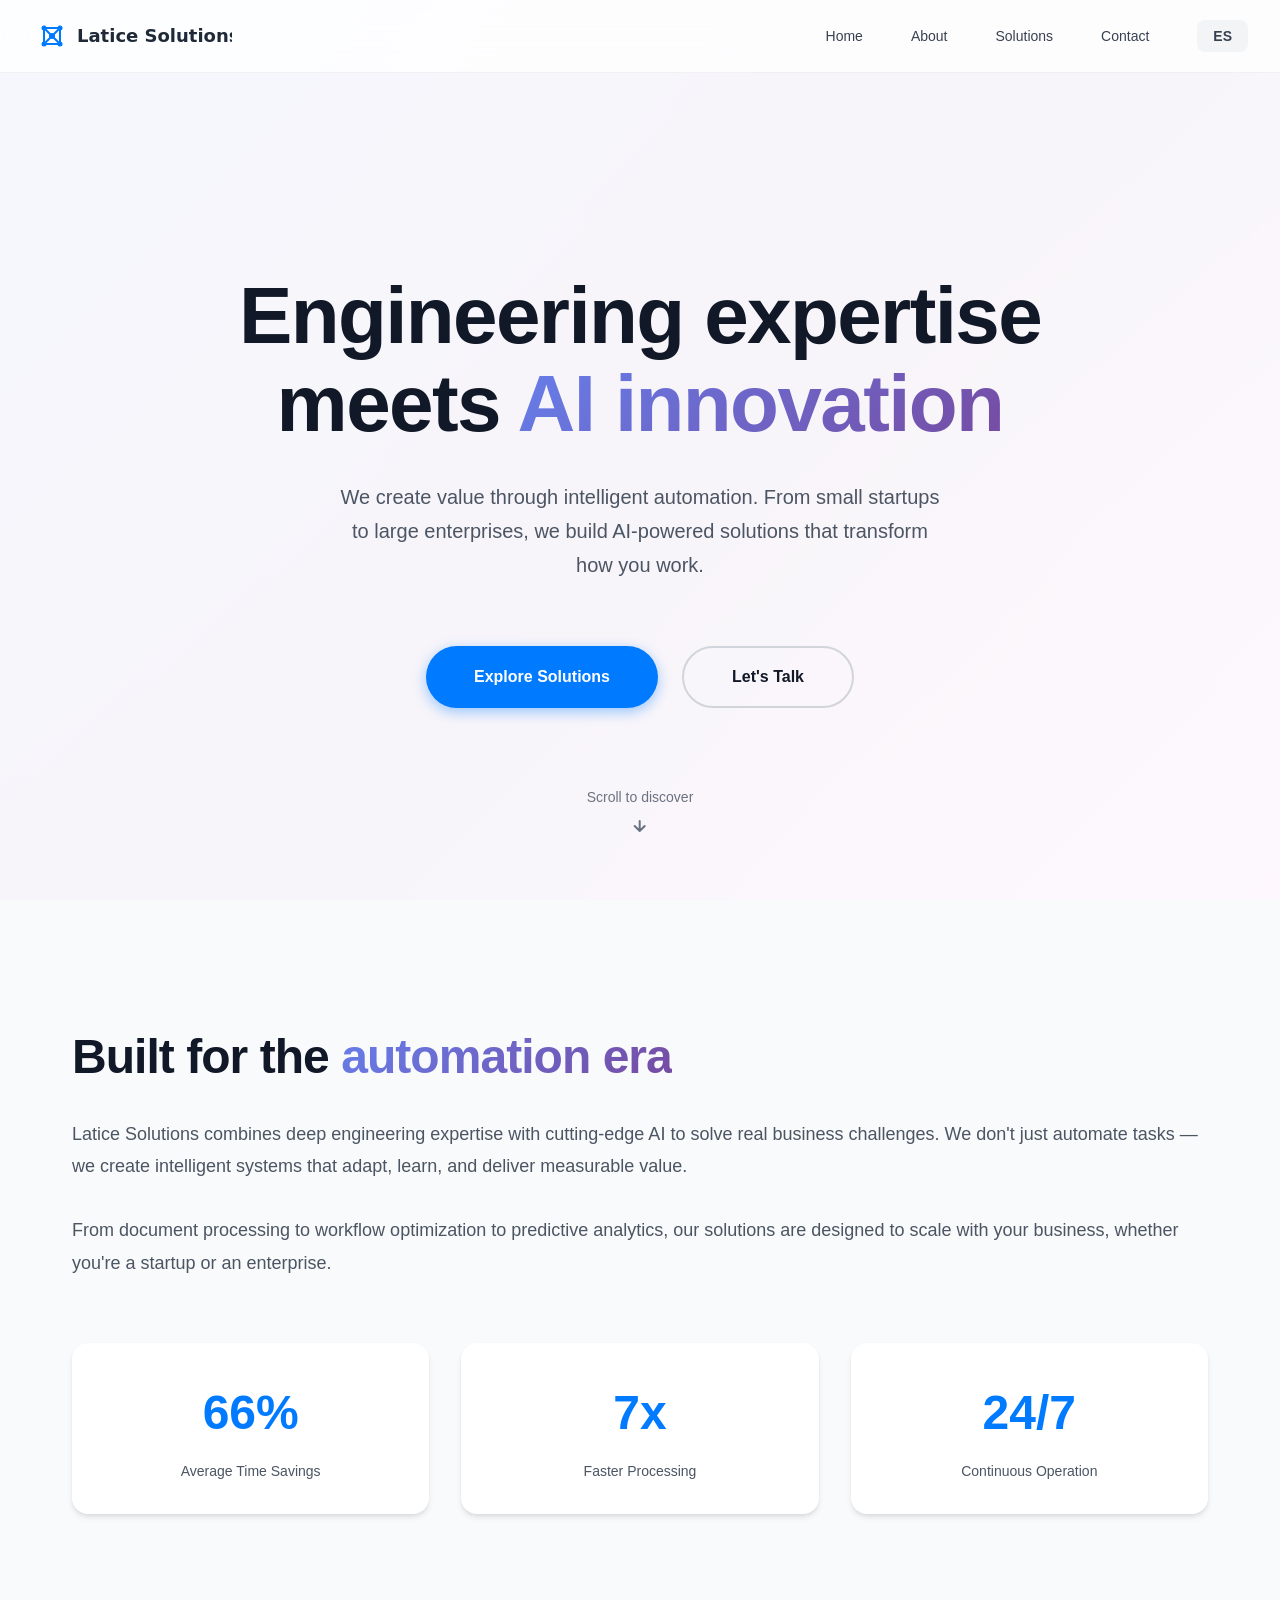
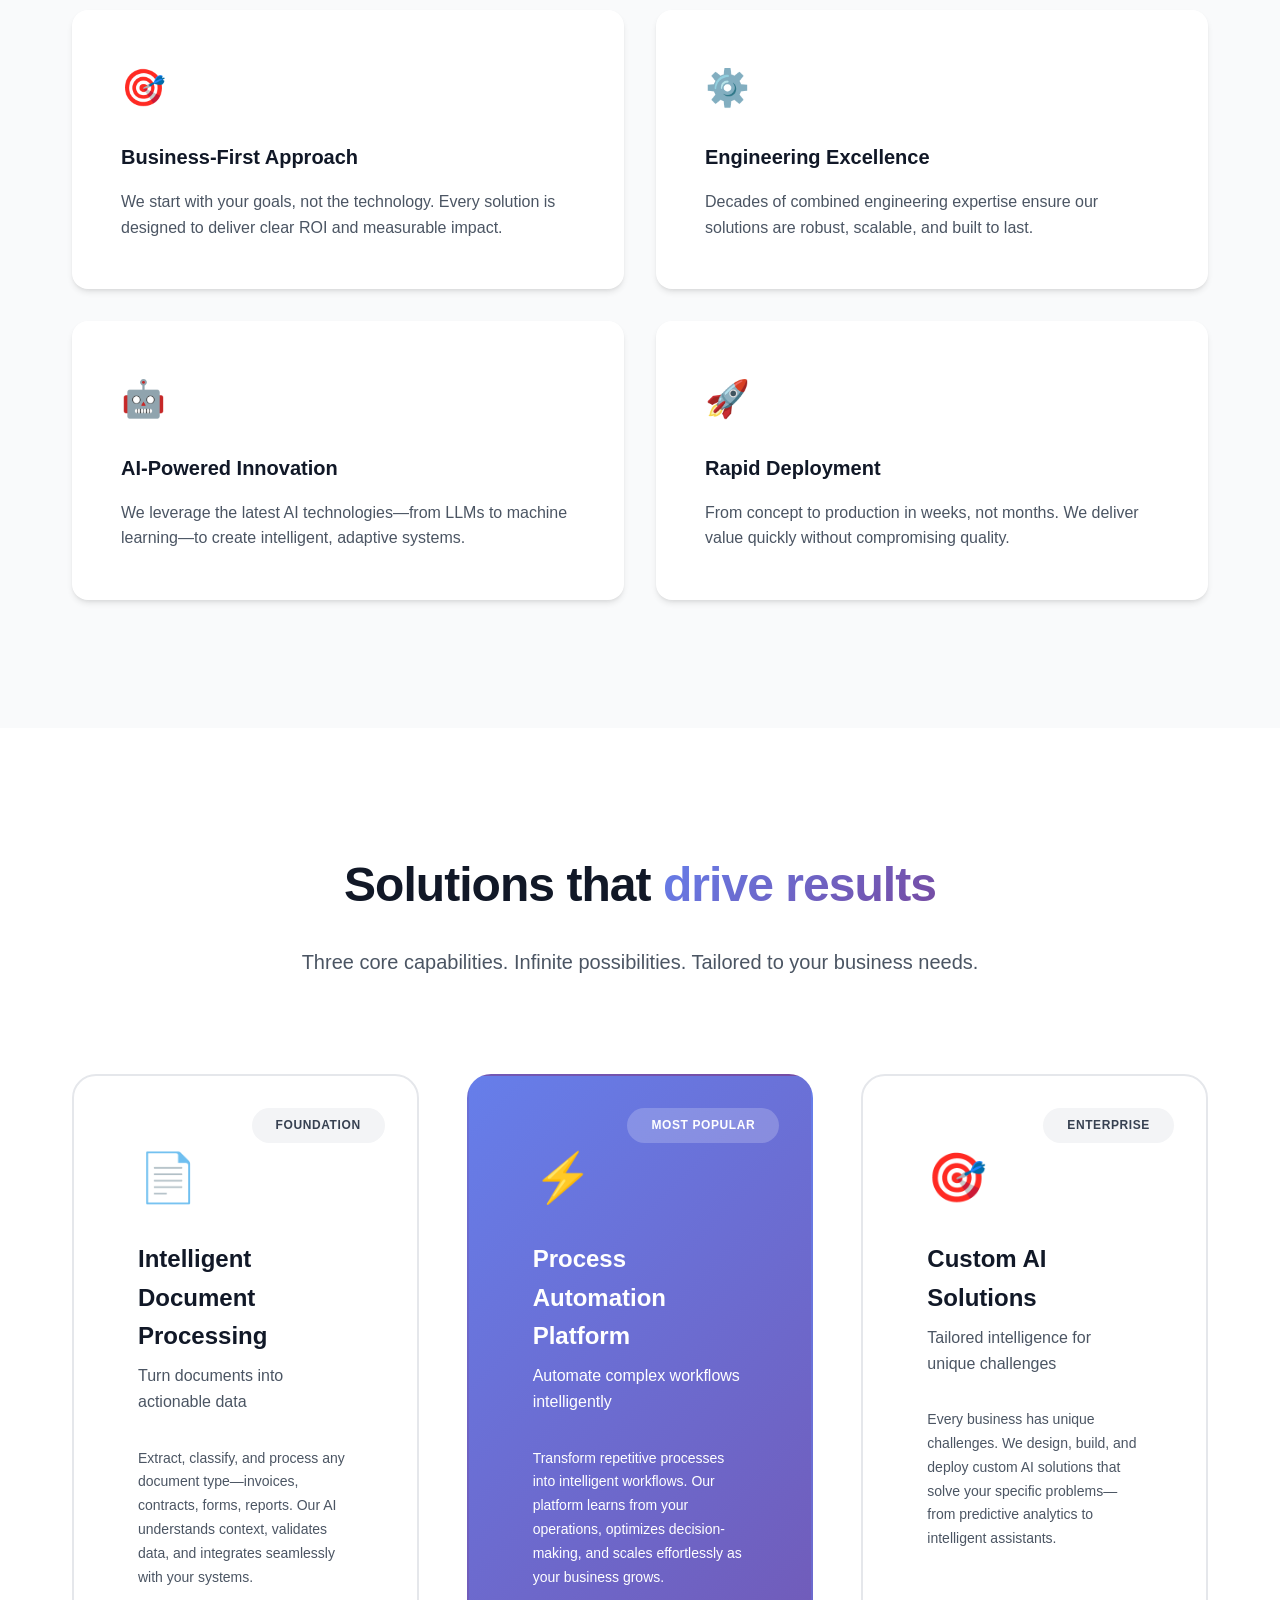
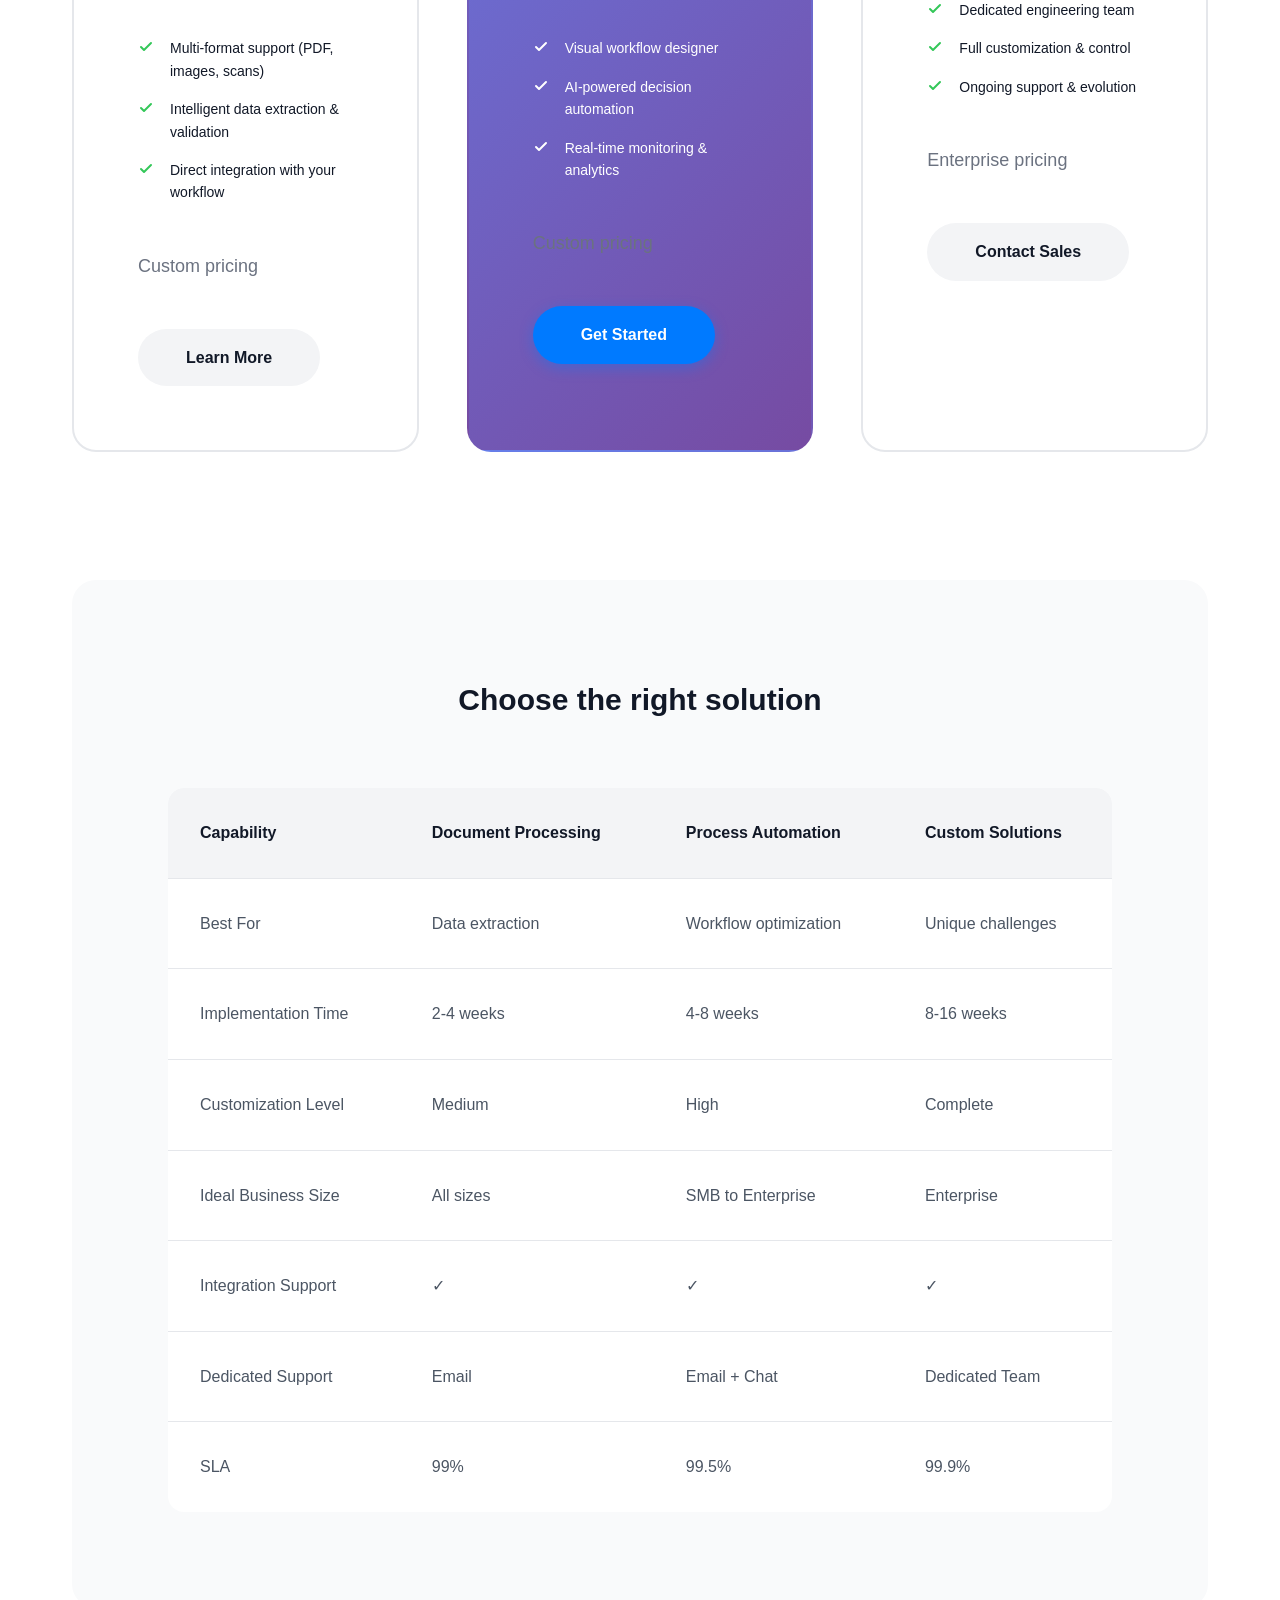
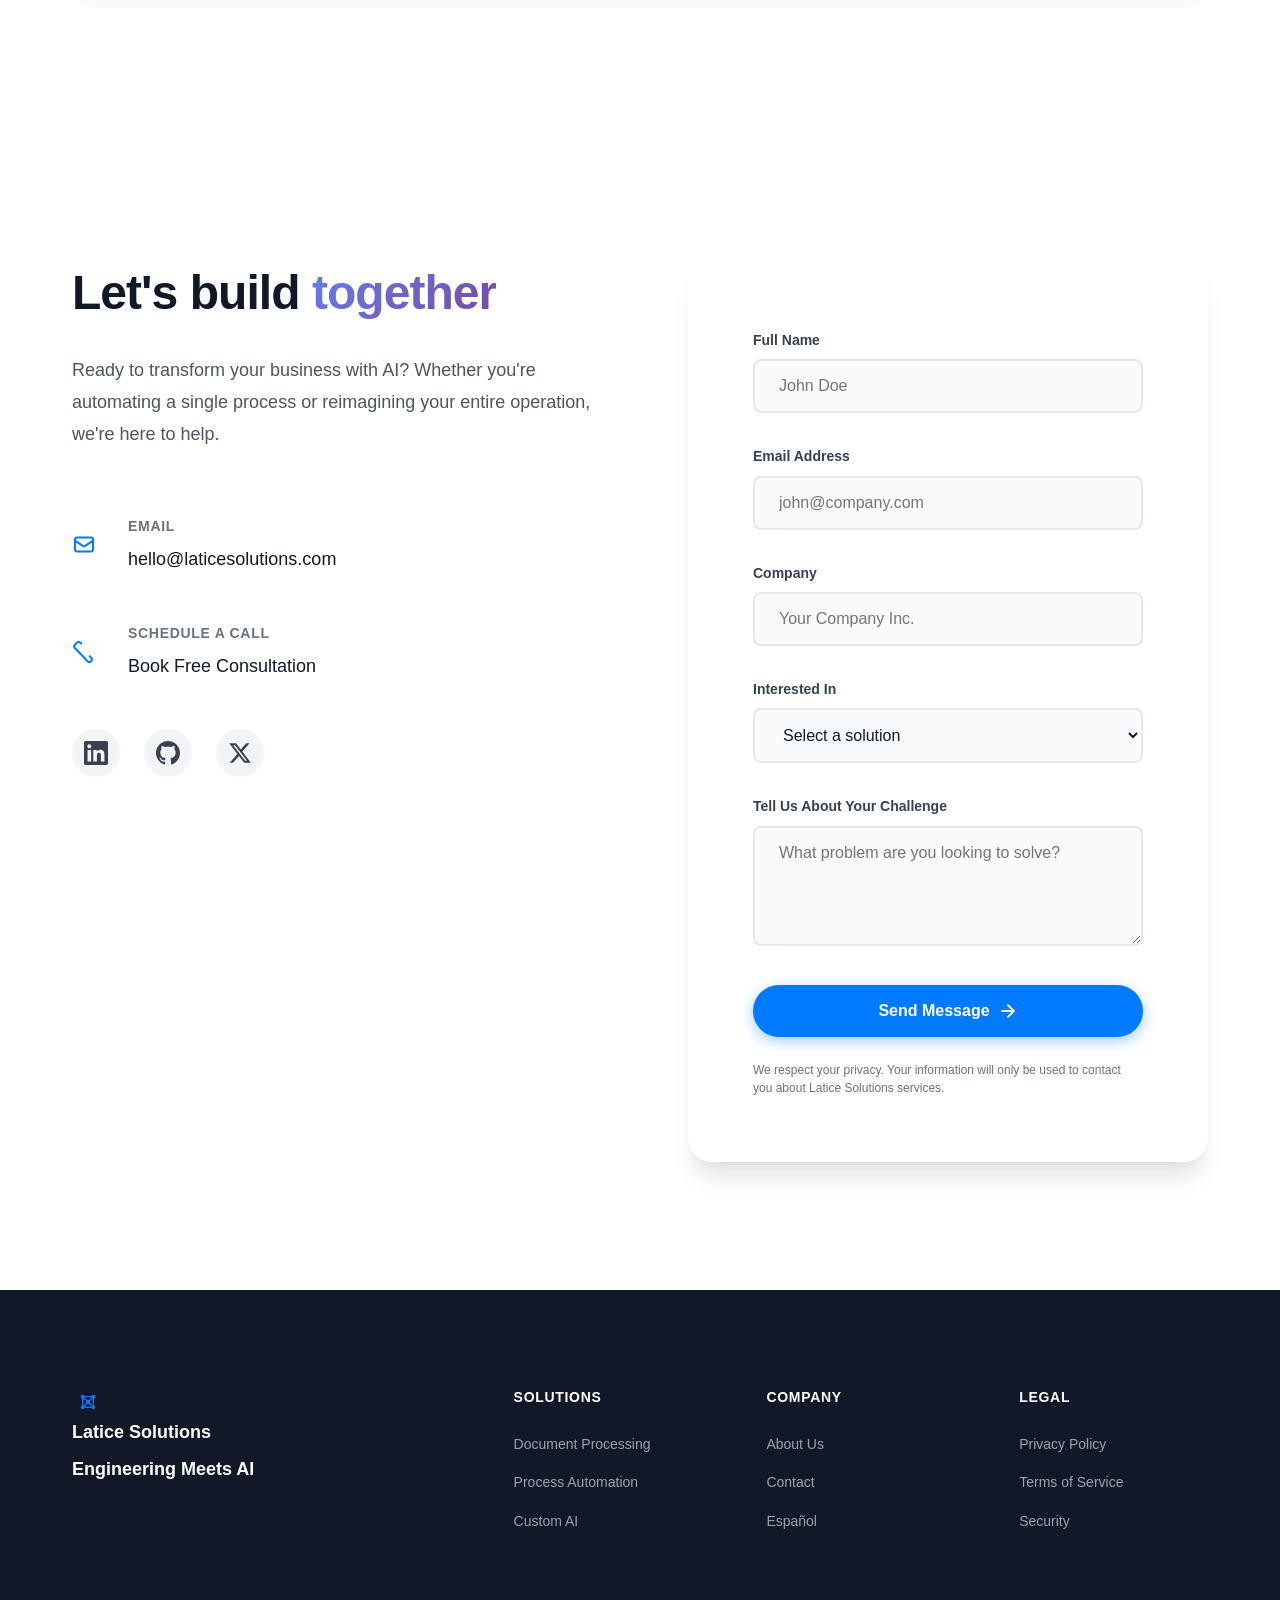
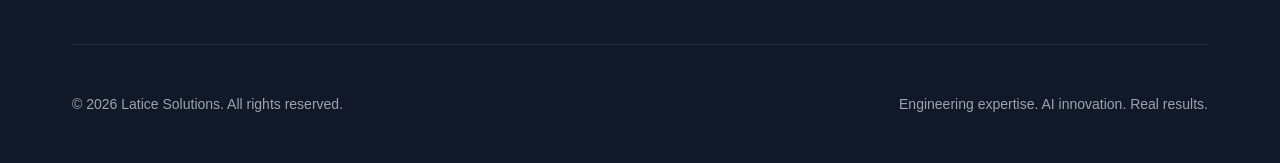
==== index.html @ 1328e33d "Initial commit" ====
<!DOCTYPE html>
<html lang="en">
<head>
    <meta charset="UTF-8">
    <meta name="viewport" content="width=device-width, initial-scale=1.0">
    <meta name="description" content="Latice Solutions - Engineering expertise meets AI innovation. We create value through intelligent automation for businesses of all sizes.">
    <meta name="keywords" content="AI automation, engineering solutions, business automation, intelligent systems, AI consulting">
    <meta name="author" content="Latice Solutions">
    
    <!-- Open Graph Meta Tags -->
    <meta property="og:title" content="Latice Solutions - Engineering Meets AI">
    <meta property="og:description" content="Transform your business with AI-powered automation. Engineering expertise for intelligent solutions.">
    <meta property="og:type" content="website">
    <meta property="og:url" content="https://laticesolutions.com">
    
    <title>Latice Solutions - Engineering Meets AI</title>
    
    <!-- Preload critical resources -->
    <link rel="preload" href="css/styles.css" as="style">
    
    <!-- Stylesheets -->
    <link rel="stylesheet" href="css/styles.css">
    
    <!-- Favicon -->
    <link rel="icon" type="image/svg+xml" href="images/logo-monogram.svg">
</head>
<body>
    <!-- Navigation -->
    <nav class="nav" id="navbar">
        <div class="nav-container">
            <a href="#home" class="nav-logo">
                <img src="images/logo-horizontal.svg" alt="Latice Solutions" height="32">
            </a>
            
            <ul class="nav-menu" id="navMenu">
                <li><a href="#home" class="nav-link">Home</a></li>
                <li><a href="#about" class="nav-link">About</a></li>
                <li><a href="#solutions" class="nav-link">Solutions</a></li>
                <li><a href="#contact" class="nav-link">Contact</a></li>
                <li><a href="index-es.html" class="nav-link lang-switch">ES</a></li>
            </ul>
            
            <div class="nav-hamburger" id="hamburger">
                <span></span>
                <span></span>
                <span></span>
            </div>
        </div>
    </nav>

    <!-- Hero Section -->
    <section class="hero" id="home">
        <div class="hero-background"></div>
        <div class="hero-wrapper">
            <div class="hero-content">
                <h1 class="hero-title animate-in">
                    Engineering expertise meets
                    <span class="gradient-text">AI innovation</span>
                </h1>
                <p class="hero-subtitle animate-in delay-1">
                    We create value through intelligent automation. From small startups to 
                    large enterprises, we build AI-powered solutions that transform how you work.
                </p>
                <div class="hero-cta animate-in delay-2">
                    <a href="#solutions" class="btn btn-primary">Explore Solutions</a>
                    <a href="#contact" class="btn btn-secondary">Let's Talk</a>
                </div>
            </div>
        </div>
        <div class="scroll-indicator animate-in delay-3">
            <span>Scroll to discover</span>
            <svg width="20" height="20" viewBox="0 0 20 20" fill="none">
                <path d="M10 5V15M10 15L15 10M10 15L5 10" stroke="currentColor" stroke-width="2" stroke-linecap="round" stroke-linejoin="round"/>
            </svg>
        </div>
    </section>

    <!-- About Section -->
    <section class="about" id="about">
        <div class="container">
            <div class="about-grid">
                <div class="about-content">
                    <h2 class="section-title">
                        Built for the
                        <span class="gradient-text">automation era</span>
                    </h2>
                    <p class="section-text">
                        Latice Solutions combines deep engineering expertise with cutting-edge AI to solve 
                        real business challenges. We don't just automate tasks — we create intelligent systems 
                        that adapt, learn, and deliver measurable value.
                    </p>
                    <p class="section-text">
                        From document processing to workflow optimization to predictive analytics, our solutions 
                        are designed to scale with your business, whether you're a startup or an enterprise.
                    </p>
                    
                    <div class="stats-grid">
                        <div class="stat-card">
                            <h3 class="stat-number">85%</h3>
                            <p class="stat-label">Average Time Savings</p>
                        </div>
                        <div class="stat-card">
                            <h3 class="stat-number">10x</h3>
                            <p class="stat-label">Faster Processing</p>
                        </div>
                        <div class="stat-card">
                            <h3 class="stat-number">24/7</h3>
                            <p class="stat-label">Continuous Operation</p>
                        </div>
                    </div>
                </div>
                
                <div class="about-features">
                    <div class="feature-card glass">
                        <div class="feature-icon">🎯</div>
                        <h3>Business-First Approach</h3>
                        <p>We start with your goals, not the technology. Every solution is designed to deliver clear ROI and measurable impact.</p>
                    </div>
                    
                    <div class="feature-card glass">
                        <div class="feature-icon">⚙️</div>
                        <h3>Engineering Excellence</h3>
                        <p>Decades of combined engineering expertise ensure our solutions are robust, scalable, and built to last.</p>
                    </div>
                    
                    <div class="feature-card glass">
                        <div class="feature-icon">🤖</div>
                        <h3>AI-Powered Innovation</h3>
                        <p>We leverage the latest AI technologies—from LLMs to machine learning—to create intelligent, adaptive systems.</p>
                    </div>
                    
                    <div class="feature-card glass">
                        <div class="feature-icon">🚀</div>
                        <h3>Rapid Deployment</h3>
                        <p>From concept to production in weeks, not months. We deliver value quickly without compromising quality.</p>
                    </div>
                </div>
            </div>
        </div>
    </section>

    <!-- Solutions Section -->
    <section class="products" id="solutions">
        <div class="container">
            <h2 class="section-title center">
                Solutions that
                <span class="gradient-text">drive results</span>
            </h2>
            <p class="section-subtitle center">
                Three core capabilities. Infinite possibilities. Tailored to your business needs.
            </p>
            
            <div class="products-grid">
                <!-- Solution 1: Intelligent Document Processing -->
                <div class="product-card">
                    <div class="product-badge">Foundation</div>
                    <div class="product-icon">📄</div>
                    <h3 class="product-name">Intelligent Document Processing</h3>
                    <p class="product-tagline">Turn documents into actionable data</p>
                    <p class="product-description">
                        Extract, classify, and process any document type—invoices, contracts, forms, reports. 
                        Our AI understands context, validates data, and integrates seamlessly with your systems.
                    </p>
                    
                    <div class="product-features">
                        <div class="feature-item">
                            <svg width="16" height="16" viewBox="0 0 16 16" fill="none">
                                <path d="M13 4L6 11L3 8" stroke="currentColor" stroke-width="2" stroke-linecap="round" stroke-linejoin="round"/>
                            </svg>
                            <span>Multi-format support (PDF, images, scans)</span>
                        </div>
                        <div class="feature-item">
                            <svg width="16" height="16" viewBox="0 0 16 16" fill="none">
                                <path d="M13 4L6 11L3 8" stroke="currentColor" stroke-width="2" stroke-linecap="round" stroke-linejoin="round"/>
                            </svg>
                            <span>Intelligent data extraction & validation</span>
                        </div>
                        <div class="feature-item">
                            <svg width="16" height="16" viewBox="0 0 16 16" fill="none">
                                <path d="M13 4L6 11L3 8" stroke="currentColor" stroke-width="2" stroke-linecap="round" stroke-linejoin="round"/>
                            </svg>
                            <span>Direct integration with your workflow</span>
                        </div>
                    </div>
                    
                    <div class="product-pricing">
                        <span class="price-period">Custom pricing</span>
                    </div>
                    
                    <a href="#contact" class="btn btn-product">Learn More</a>
                </div>
                
                <!-- Solution 2: Process Automation Platform -->
                <div class="product-card featured">
                    <div class="product-badge">Most Popular</div>
                    <div class="product-icon">⚡</div>
                    <h3 class="product-name">Process Automation Platform</h3>
                    <p class="product-tagline">Automate complex workflows intelligently</p>
                    <p class="product-description">
                        Transform repetitive processes into intelligent workflows. Our platform learns from your 
                        operations, optimizes decision-making, and scales effortlessly as your business grows.
                    </p>
                    
                    <div class="product-features">
                        <div class="feature-item">
                            <svg width="16" height="16" viewBox="0 0 16 16" fill="none">
                                <path d="M13 4L6 11L3 8" stroke="currentColor" stroke-width="2" stroke-linecap="round" stroke-linejoin="round"/>
                            </svg>
                            <span>Visual workflow designer</span>
                        </div>
                        <div class="feature-item">
                            <svg width="16" height="16" viewBox="0 0 16 16" fill="none">
                                <path d="M13 4L6 11L3 8" stroke="currentColor" stroke-width="2" stroke-linecap="round" stroke-linejoin="round"/>
                            </svg>
                            <span>AI-powered decision automation</span>
                        </div>
                        <div class="feature-item">
                            <svg width="16" height="16" viewBox="0 0 16 16" fill="none">
                                <path d="M13 4L6 11L3 8" stroke="currentColor" stroke-width="2" stroke-linecap="round" stroke-linejoin="round"/>
                            </svg>
                            <span>Real-time monitoring & analytics</span>
                        </div>
                    </div>
                    
                    <div class="product-pricing">
                        <span class="price-period">Custom pricing</span>
                    </div>
                    
                    <a href="#contact" class="btn btn-primary">Get Started</a>
                </div>
                
                <!-- Solution 3: Custom AI Solutions -->
                <div class="product-card">
                    <div class="product-badge">Enterprise</div>
                    <div class="product-icon">🎯</div>
                    <h3 class="product-name">Custom AI Solutions</h3>
                    <p class="product-tagline">Tailored intelligence for unique challenges</p>
                    <p class="product-description">
                        Every business has unique challenges. We design, build, and deploy custom AI solutions 
                        that solve your specific problems—from predictive analytics to intelligent assistants.
                    </p>
                    
                    <div class="product-features">
                        <div class="feature-item">
                            <svg width="16" height="16" viewBox="0 0 16 16" fill="none">
                                <path d="M13 4L6 11L3 8" stroke="currentColor" stroke-width="2" stroke-linecap="round" stroke-linejoin="round"/>
                            </svg>
                            <span>Dedicated engineering team</span>
                        </div>
                        <div class="feature-item">
                            <svg width="16" height="16" viewBox="0 0 16 16" fill="none">
                                <path d="M13 4L6 11L3 8" stroke="currentColor" stroke-width="2" stroke-linecap="round" stroke-linejoin="round"/>
                            </svg>
                            <span>Full customization & control</span>
                        </div>
                        <div class="feature-item">
                            <svg width="16" height="16" viewBox="0 0 16 16" fill="none">
                                <path d="M13 4L6 11L3 8" stroke="currentColor" stroke-width="2" stroke-linecap="round" stroke-linejoin="round"/>
                            </svg>
                            <span>Ongoing support & evolution</span>
                        </div>
                    </div>
                    
                    <div class="product-pricing">
                        <span class="price-period">Enterprise pricing</span>
                    </div>
                    
                    <a href="#contact" class="btn btn-product">Contact Sales</a>
                </div>
            </div>
            
            <!-- Comparison Table -->
            <div class="comparison-section">
                <h3 class="comparison-title">Choose the right solution</h3>
                <div class="comparison-table-wrapper">
                    <table class="comparison-table">
                        <thead>
                            <tr>
                                <th>Capability</th>
                                <th>Document Processing</th>
                                <th>Process Automation</th>
                                <th>Custom Solutions</th>
                            </tr>
                        </thead>
                        <tbody>
                            <tr>
                                <td>Best For</td>
                                <td>Data extraction</td>
                                <td>Workflow optimization</td>
                                <td>Unique challenges</td>
                            </tr>
                            <tr>
                                <td>Implementation Time</td>
                                <td>2-4 weeks</td>
                                <td>4-8 weeks</td>
                                <td>8-16 weeks</td>
                            </tr>
                            <tr>
                                <td>Customization Level</td>
                                <td>Medium</td>
                                <td>High</td>
                                <td>Complete</td>
                            </tr>
                            <tr>
                                <td>Ideal Business Size</td>
                                <td>All sizes</td>
                                <td>SMB to Enterprise</td>
                                <td>Enterprise</td>
                            </tr>
                            <tr>
                                <td>Integration Support</td>
                                <td>✓</td>
                                <td>✓</td>
                                <td>✓</td>
                            </tr>
                            <tr>
                                <td>Dedicated Support</td>
                                <td>Email</td>
                                <td>Email + Chat</td>
                                <td>Dedicated Team</td>
                            </tr>
                            <tr>
                                <td>SLA</td>
                                <td>99%</td>
                                <td>99.5%</td>
                                <td>99.9%</td>
                            </tr>
                        </tbody>
                    </table>
                </div>
            </div>
        </div>
    </section>

    <!-- Contact Section -->
    <section class="contact" id="contact">
        <div class="container">
            <div class="contact-grid">
                <div class="contact-info">
                    <h2 class="section-title">
                        Let's build
                        <span class="gradient-text">together</span>
                    </h2>
                    <p class="section-text">
                        Ready to transform your business with AI? Whether you're automating a single 
                        process or reimagining your entire operation, we're here to help.
                    </p>
                    
                    <div class="contact-details">
                        <div class="contact-item">
                            <svg width="24" height="24" viewBox="0 0 24 24" fill="none">
                                <path d="M3 8L10.89 13.26C11.5811 13.72 12.4189 13.72 13.11 13.26L21 8M5 19H19C20.1046 19 21 18.1046 21 17V7C21 5.89543 20.1046 5 19 5H5C3.89543 5 3 5.89543 3 7V17C3 18.1046 3.89543 19 5 19Z" stroke="currentColor" stroke-width="2" stroke-linecap="round" stroke-linejoin="round"/>
                            </svg>
                            <div>
                                <h4>Email</h4>
                                <a href="mailto:hello@laticesolutions.com">hello@laticesolutions.com</a>
                            </div>
                        </div>
                        
                        <div class="contact-item">
                            <svg width="24" height="24" viewBox="0 0 24 24" fill="none">
                                <path d="M17.6568 16.6569L19.0711 18.0711C19.4623 18.4623 19.6579 18.6579 19.7699 18.8792C20.0854 19.4722 20.0854 20.1841 19.7699 20.7771C19.6579 20.9984 19.4623 21.194 19.0711 21.5852C18.6798 21.9765 18.4842 22.1721 18.2629 22.2841C17.6699 22.5996 16.958 22.5996 16.365 22.2841C16.1437 22.1721 15.9481 21.9765 15.5569 21.5852L14.8284 20.8568C12.3905 18.4188 10.5812 16.6095 9.17157 14.8284L3.51472 9.17157C2.63214 8.28899 2 7.65685 2 6.82843C2 5.99999 2.63214 5.36786 3.51472 4.48528L4.82843 3.17157C5.21964 2.78036 5.41525 2.58475 5.63654 2.47279C6.2295 2.15729 6.94141 2.15729 7.53437 2.47279C7.75566 2.58475 7.95127 2.78036 8.34248 3.17157L9.17157 4.00066" stroke="currentColor" stroke-width="2" stroke-linecap="round" stroke-linejoin="round"/>
                            </svg>
                            <div>
                                <h4>Schedule a Call</h4>
                                <a href="https://cal.com/laticesolutions" target="_blank">Book Free Consultation</a>
                            </div>
                        </div>
                    </div>
                    
                    <div class="social-links">
                        <a href="https://linkedin.com/company/laticesolutions" target="_blank" aria-label="LinkedIn" class="social-link">
                            <svg width="24" height="24" viewBox="0 0 24 24" fill="currentColor">
                                <path d="M20.447 20.452h-3.554v-5.569c0-1.328-.027-3.037-1.852-3.037-1.853 0-2.136 1.445-2.136 2.939v5.667H9.351V9h3.414v1.561h.046c.477-.9 1.637-1.85 3.37-1.85 3.601 0 4.267 2.37 4.267 5.455v6.286zM5.337 7.433c-1.144 0-2.063-.926-2.063-2.065 0-1.138.92-2.063 2.063-2.063 1.14 0 2.064.925 2.064 2.063 0 1.139-.925 2.065-2.064 2.065zm1.782 13.019H3.555V9h3.564v11.452zM22.225 0H1.771C.792 0 0 .774 0 1.729v20.542C0 23.227.792 24 1.771 24h20.451C23.2 24 24 23.227 24 22.271V1.729C24 .774 23.2 0 22.222 0h.003z"/>
                            </svg>
                        </a>
                        <a href="https://github.com/laticesolutions" target="_blank" aria-label="GitHub" class="social-link">
                            <svg width="24" height="24" viewBox="0 0 24 24" fill="currentColor">
                                <path d="M12 0c-6.626 0-12 5.373-12 12 0 5.302 3.438 9.8 8.207 11.387.599.111.793-.261.793-.577v-2.234c-3.338.726-4.033-1.416-4.033-1.416-.546-1.387-1.333-1.756-1.333-1.756-1.089-.745.083-.729.083-.729 1.205.084 1.839 1.237 1.839 1.237 1.07 1.834 2.807 1.304 3.492.997.107-.775.418-1.305.762-1.604-2.665-.305-5.467-1.334-5.467-5.931 0-1.311.469-2.381 1.236-3.221-.124-.303-.535-1.524.117-3.176 0 0 1.008-.322 3.301 1.23.957-.266 1.983-.399 3.003-.404 1.02.005 2.047.138 3.006.404 2.291-1.552 3.297-1.23 3.297-1.23.653 1.653.242 2.874.118 3.176.77.84 1.235 1.911 1.235 3.221 0 4.609-2.807 5.624-5.479 5.921.43.372.823 1.102.823 2.222v3.293c0 .319.192.694.801.576 4.765-1.589 8.199-6.086 8.199-11.386 0-6.627-5.373-12-12-12z"/>
                            </svg>
                        </a>
                        <a href="https://twitter.com/laticesolutions" target="_blank" aria-label="Twitter" class="social-link">
                            <svg width="24" height="24" viewBox="0 0 24 24" fill="currentColor">
                                <path d="M18.244 2.25h3.308l-7.227 8.26 8.502 11.24H16.17l-5.214-6.817L4.99 21.75H1.68l7.73-8.835L1.254 2.25H8.08l4.713 6.231zm-1.161 17.52h1.833L7.084 4.126H5.117z"/>
                            </svg>
                        </a>
                    </div>
                </div>
                
                <div class="contact-form-wrapper">
                    <form class="contact-form glass" id="contactForm">
                        <div class="form-group">
                            <label for="name">Full Name</label>
                            <input type="text" id="name" name="name" required placeholder="John Doe">
                        </div>
                        
                        <div class="form-group">
                            <label for="email">Email Address</label>
                            <input type="email" id="email" name="email" required placeholder="john@company.com">
                        </div>
                        
                        <div class="form-group">
                            <label for="company">Company</label>
                            <input type="text" id="company" name="company" placeholder="Your Company Inc.">
                        </div>
                        
                        <div class="form-group">
                            <label for="solution">Interested In</label>
                            <select id="solution" name="solution" required>
                                <option value="">Select a solution</option>
                                <option value="document">Document Processing</option>
                                <option value="automation">Process Automation</option>
                                <option value="custom">Custom AI Solution</option>
                                <option value="consulting">Consulting</option>
                            </select>
                        </div>
                        
                        <div class="form-group">
                            <label for="message">Tell Us About Your Challenge</label>
                            <textarea id="message" name="message" rows="4" required placeholder="What problem are you looking to solve?"></textarea>
                        </div>
                        
                        <button type="submit" class="btn btn-primary btn-block">
                            <span class="btn-text">Send Message</span>
                            <svg class="btn-icon" width="20" height="20" viewBox="0 0 20 20" fill="none">
                                <path d="M4.16667 10H15.8333M15.8333 10L10 4.16667M15.8333 10L10 15.8333" stroke="currentColor" stroke-width="2" stroke-linecap="round" stroke-linejoin="round"/>
                            </svg>
                        </button>
                        
                        <p class="form-privacy">
                            We respect your privacy. Your information will only be used to contact you about Latice Solutions services.
                        </p>
                    </form>
                </div>
            </div>
        </div>
    </section>

    <!-- Footer -->
    <footer class="footer">
        <div class="container">
            <div class="footer-grid">
                <div class="footer-brand">
                    <img src="images/logo-icon.svg" alt="Latice Solutions" width="32" height="32">
                    <p>Latice Solutions</p>
                    <p class="footer-tagline">Engineering Meets AI</p>
                </div>
                
                <div class="footer-links">
                    <h4>Solutions</h4>
                    <a href="#solutions">Document Processing</a>
                    <a href="#solutions">Process Automation</a>
                    <a href="#solutions">Custom AI</a>
                </div>
                
                <div class="footer-links">
                    <h4>Company</h4>
                    <a href="#about">About Us</a>
                    <a href="#contact">Contact</a>
                    <a href="index-es.html">Español</a>
                </div>
                
                <div class="footer-links">
                    <h4>Legal</h4>
                    <a href="#privacy">Privacy Policy</a>
                    <a href="#terms">Terms of Service</a>
                    <a href="#security">Security</a>
                </div>
            </div>
            
            <div class="footer-bottom">
                <p>&copy; 2026 Latice Solutions. All rights reserved.</p>
                <p>Engineering expertise. AI innovation. Real results.</p>
            </div>
        </div>
    </footer>

    <!-- Scripts -->
    <script src="js/script.js"></script>
</body>
</html>
---- css/styles.css ----
/* ============================================
   LATICE SOLUTIONS - APPLE-STYLE CSS
   Modern, minimalist, refined design system
   ============================================ */

/* CSS Variables - Design Tokens */
:root {
    /* Colors - Apple-inspired palette */
    --color-primary: #007AFF;
    --color-primary-dark: #0051D5;
    --color-secondary: #5856D6;
    --color-success: #34C759;
    --color-warning: #FF9500;
    --color-error: #FF3B30;
    
    /* Neutrals */
    --color-white: #FFFFFF;
    --color-black: #000000;
    --color-gray-50: #F9FAFB;
    --color-gray-100: #F3F4F6;
    --color-gray-200: #E5E7EB;
    --color-gray-300: #D1D5DB;
    --color-gray-400: #9CA3AF;
    --color-gray-500: #6B7280;
    --color-gray-600: #4B5563;
    --color-gray-700: #374151;
    --color-gray-800: #1F2937;
    --color-gray-900: #111827;
    
    /* Gradients */
    --gradient-primary: linear-gradient(135deg, #667eea 0%, #764ba2 100%);
    --gradient-secondary: linear-gradient(135deg, #f093fb 0%, #f5576c 100%);
    --gradient-hero: linear-gradient(135deg, #667eea 0%, #764ba2 50%, #f093fb 100%);
    --gradient-glass: linear-gradient(135deg, rgba(255, 255, 255, 0.1) 0%, rgba(255, 255, 255, 0.05) 100%);
    
    /* Spacing Scale (8px base) */
    --space-xs: 0.5rem;    /* 8px */
    --space-sm: 1rem;      /* 16px */
    --space-md: 1.5rem;    /* 24px */
    --space-lg: 2rem;      /* 32px */
    --space-xl: 3rem;      /* 48px */
    --space-2xl: 4rem;     /* 64px */
    --space-3xl: 6rem;     /* 96px */
    --space-4xl: 8rem;     /* 128px */
    
    /* Typography - Apple SF Pro (fallback to system) */
    --font-family-base: -apple-system, BlinkMacSystemFont, "SF Pro Display", "Segoe UI", Roboto, "Helvetica Neue", Arial, sans-serif;
    --font-family-mono: "SF Mono", Menlo, Monaco, "Courier New", monospace;
    
    /* Font Sizes */
    --font-size-xs: 0.75rem;    /* 12px */
    --font-size-sm: 0.875rem;   /* 14px */
    --font-size-base: 1rem;     /* 16px */
    --font-size-lg: 1.125rem;   /* 18px */
    --font-size-xl: 1.25rem;    /* 20px */
    --font-size-2xl: 1.5rem;    /* 24px */
    --font-size-3xl: 1.875rem;  /* 30px */
    --font-size-4xl: 2.25rem;   /* 36px */
    --font-size-5xl: 3rem;      /* 48px */
    --font-size-6xl: 3.75rem;   /* 60px */
    --font-size-7xl: 4.5rem;    /* 72px */
    
    /* Shadows */
    --shadow-sm: 0 1px 2px 0 rgba(0, 0, 0, 0.05);
    --shadow-md: 0 4px 6px -1px rgba(0, 0, 0, 0.1), 0 2px 4px -1px rgba(0, 0, 0, 0.06);
    --shadow-lg: 0 10px 15px -3px rgba(0, 0, 0, 0.1), 0 4px 6px -2px rgba(0, 0, 0, 0.05);
    --shadow-xl: 0 20px 25px -5px rgba(0, 0, 0, 0.1), 0 10px 10px -5px rgba(0, 0, 0, 0.04);
    --shadow-2xl: 0 25px 50px -12px rgba(0, 0, 0, 0.25);
    
    /* Border Radius */
    --radius-sm: 0.375rem;   /* 6px */
    --radius-md: 0.5rem;     /* 8px */
    --radius-lg: 0.75rem;    /* 12px */
    --radius-xl: 1rem;       /* 16px */
    --radius-2xl: 1.5rem;    /* 24px */
    --radius-full: 9999px;
    
    /* Transitions */
    --transition-fast: 150ms cubic-bezier(0.4, 0, 0.2, 1);
    --transition-base: 300ms cubic-bezier(0.4, 0, 0.2, 1);
    --transition-slow: 500ms cubic-bezier(0.4, 0, 0.2, 1);
    
    /* Z-index scale */
    --z-dropdown: 1000;
    --z-sticky: 1020;
    --z-fixed: 1030;
    --z-modal-backdrop: 1040;
    --z-modal: 1050;
    --z-popover: 1060;
    --z-tooltip: 1070;
}

/* ============================================
   RESET & BASE STYLES
   ============================================ */

*, *::before, *::after {
    box-sizing: border-box;
    margin: 0;
    padding: 0;
}

html {
    font-size: 16px;
    -webkit-font-smoothing: antialiased;
    -moz-osx-font-smoothing: grayscale;
    scroll-behavior: smooth;
}

body {
    font-family: var(--font-family-base);
    font-size: var(--font-size-base);
    line-height: 1.6;
    color: var(--color-gray-900);
    background: var(--color-white);
    overflow-x: hidden;
}

/* Selection */
::selection {
    background: var(--color-primary);
    color: var(--color-white);
}

/* Links */
a {
    color: inherit;
    text-decoration: none;
    transition: color var(--transition-base);
}

a:hover {
    color: var(--color-primary);
}

/* Images */
img, svg {
    max-width: 100%;
    height: auto;
    display: block;
}

/* Buttons */
button {
    font-family: inherit;
    cursor: pointer;
    border: none;
    background: none;
}

/* Lists */
ul, ol {
    list-style: none;
}

/* ============================================
   UTILITY CLASSES
   ============================================ */

.container {
    max-width: 1200px;
    margin: 0 auto;
    padding: 0 var(--space-lg);
}

.gradient-text {
    background: var(--gradient-primary);
    -webkit-background-clip: text;
    -webkit-text-fill-color: transparent;
    background-clip: text;
}

.glass {
    background: rgba(255, 255, 255, 0.1);
    backdrop-filter: blur(20px);
    -webkit-backdrop-filter: blur(20px);
    border: 1px solid rgba(255, 255, 255, 0.2);
}

/* ============================================
   NAVIGATION
   ============================================ */

.nav {
    position: fixed;
    top: 0;
    left: 0;
    right: 0;
    z-index: var(--z-fixed);
    background: rgba(255, 255, 255, 0.8);
    backdrop-filter: blur(20px);
    -webkit-backdrop-filter: blur(20px);
    border-bottom: 1px solid rgba(0, 0, 0, 0.05);
    transition: background var(--transition-base), box-shadow var(--transition-base);
}

.nav.scrolled {
    background: rgba(255, 255, 255, 0.95);
    box-shadow: var(--shadow-sm);
}

.nav-container {
    max-width: 1400px;
    margin: 0 auto;
    padding: var(--space-sm) var(--space-lg);
    display: flex;
    align-items: center;
    justify-content: space-between;
}

.nav-logo {
    display: flex;
    align-items: center;
    gap: var(--space-sm);
    font-weight: 600;
    font-size: var(--font-size-lg);
    color: var(--color-gray-900);
    transition: opacity var(--transition-base);
}

.nav-logo:hover {
    opacity: 0.7;
}

.nav-logo svg {
    color: var(--color-primary);
}

.nav-menu {
    display: flex;
    align-items: center;
    gap: var(--space-xl);
}

.nav-link {
    position: relative;
    font-size: var(--font-size-sm);
    font-weight: 500;
    color: var(--color-gray-700);
    padding: var(--space-xs) 0;
    transition: color var(--transition-base);
}

.nav-link::after {
    content: '';
    position: absolute;
    bottom: 0;
    left: 0;
    width: 0;
    height: 2px;
    background: var(--color-primary);
    transition: width var(--transition-base);
}

.nav-link:hover {
    color: var(--color-primary);
}

.nav-link:hover::after {
    width: 100%;
}

.lang-switch {
    padding: var(--space-xs) var(--space-sm);
    border-radius: var(--radius-md);
    background: var(--color-gray-100);
    color: var(--color-gray-700);
    font-weight: 600;
    transition: all var(--transition-base);
}

.lang-switch:hover {
    background: var(--color-primary);
    color: var(--color-white);
}

.nav-hamburger {
    display: none;
    flex-direction: column;
    gap: 5px;
    cursor: pointer;
    padding: var(--space-xs);
}

.nav-hamburger span {
    display: block;
    width: 24px;
    height: 2px;
    background: var(--color-gray-900);
    transition: all var(--transition-base);
}

/* ============================================
   HERO SECTION
   ============================================ */

.hero {
    position: relative;
    min-height: 100vh;
    display: flex;
    align-items: center;
    justify-content: center;
    overflow: hidden;
    padding-top: 80px;
}

.hero-background {
    position: absolute;
    inset: 0;
    background: var(--gradient-hero);
    opacity: 0.05;
    z-index: -1;
}

.hero-background::after {
    content: '';
    position: absolute;
    inset: 0;
    background-image: 
        radial-gradient(circle at 20% 50%, rgba(102, 126, 234, 0.1) 0%, transparent 50%),
        radial-gradient(circle at 80% 80%, rgba(245, 87, 108, 0.1) 0%, transparent 50%);
}

.hero-wrapper {
    width: 100%;
    max-width: 1200px;
    padding: var(--space-lg);
    display: flex;
    flex-direction: column;
    align-items: center;
    justify-content: center;
    position: relative;
}

.hero-content {
    text-align: center;
    width: 100%;
    max-width: 900px;
}

.hero-title {
    font-size: clamp(2.5rem, 8vw, 5rem);
    font-weight: 700;
    line-height: 1.1;
    margin-bottom: var(--space-lg);
    color: var(--color-gray-900);
    letter-spacing: -0.02em;
}

.hero-subtitle {
    font-size: clamp(1rem, 2vw, 1.25rem);
    color: var(--color-gray-600);
    margin-bottom: var(--space-2xl);
    max-width: 600px;
    margin-left: auto;
    margin-right: auto;
    line-height: 1.7;
}

.hero-cta {
    display: flex;
    gap: var(--space-md);
    justify-content: center;
    flex-wrap: wrap;
}

.scroll-indicator {
    position: absolute;
    bottom: var(--space-2xl);
    left: 50%;
    transform: translateX(-50%);
    display: flex;
    flex-direction: column;
    align-items: center;
    gap: var(--space-xs);
    color: var(--color-gray-500);
    font-size: var(--font-size-sm);
    animation: bounce 2s infinite;
}

@keyframes bounce {
    0%, 100% { transform: translate(-50%, 0); }
    50% { transform: translate(-50%, 10px); }
}

/* ============================================
   BUTTONS
   ============================================ */

.btn {
    display: inline-flex;
    align-items: center;
    gap: var(--space-xs);
    padding: var(--space-sm) var(--space-xl);
    font-size: var(--font-size-base);
    font-weight: 600;
    border-radius: var(--radius-full);
    transition: all var(--transition-base);
    position: relative;
    overflow: hidden;
}

.btn::before {
    content: '';
    position: absolute;
    inset: 0;
    background: rgba(255, 255, 255, 0.1);
    transform: translateX(-100%);
    transition: transform var(--transition-base);
}

.btn:hover::before {
    transform: translateX(0);
}

.btn-primary {
    background: var(--color-primary);
    color: var(--color-white);
    box-shadow: 0 4px 14px 0 rgba(0, 122, 255, 0.39);
}

.btn-primary:hover {
    background: var(--color-primary-dark);
    transform: translateY(-2px);
    box-shadow: 0 6px 20px 0 rgba(0, 122, 255, 0.5);
}

.btn-secondary {
    background: transparent;
    color: var(--color-gray-900);
    border: 2px solid var(--color-gray-300);
}

.btn-secondary:hover {
    border-color: var(--color-gray-900);
    background: var(--color-gray-900);
    color: var(--color-white);
    transform: translateY(-2px);
}

.btn-product {
    background: var(--color-gray-100);
    color: var(--color-gray-900);
}

.btn-product:hover {
    background: var(--color-gray-200);
    transform: translateY(-2px);
}

.btn-block {
    width: 100%;
    justify-content: center;
}

.btn-icon {
    transition: transform var(--transition-base);
}

.btn:hover .btn-icon {
    transform: translateX(4px);
}

/* ============================================
   ANIMATIONS
   ============================================ */

.animate-in {
    animation: fadeInUp var(--transition-slow) ease-out;
}

.delay-1 { animation-delay: 0.2s; }
.delay-2 { animation-delay: 0.4s; }
.delay-3 { animation-delay: 0.6s; }

@keyframes fadeInUp {
    from {
        opacity: 0;
        transform: translateY(30px);
    }
    to {
        opacity: 1;
        transform: translateY(0);
    }
}

.fade-in {
    opacity: 0;
    transform: translateY(30px);
    transition: opacity var(--transition-slow), transform var(--transition-slow);
}

.fade-in.visible {
    opacity: 1;
    transform: translateY(0);
}

/* ============================================
   ABOUT SECTION
   ============================================ */

.about {
    padding: var(--space-4xl) 0;
    background: var(--color-gray-50);
}

.about-grid {
    display: grid;
    grid-template-columns: 1fr;
    gap: var(--space-3xl);
    align-items: start;
}

.section-title {
    font-size: clamp(2rem, 5vw, 3rem);
    font-weight: 700;
    line-height: 1.2;
    margin-bottom: var(--space-lg);
    letter-spacing: -0.02em;
}

.section-title.center {
    text-align: center;
}

.section-subtitle {
    font-size: var(--font-size-xl);
    color: var(--color-gray-600);
    max-width: 700px;
}

.section-subtitle.center {
    margin: 0 auto var(--space-3xl);
    text-align: center;
}

.section-text {
    font-size: var(--font-size-lg);
    color: var(--color-gray-600);
    line-height: 1.8;
    margin-bottom: var(--space-lg);
}

.stats-grid {
    display: grid;
    grid-template-columns: repeat(3, 1fr);
    gap: var(--space-lg);
    margin-top: var(--space-2xl);
}

.stat-card {
    text-align: center;
    padding: var(--space-lg);
    border-radius: var(--radius-xl);
    background: var(--color-white);
    box-shadow: var(--shadow-md);
}

.stat-number {
    font-size: var(--font-size-5xl);
    font-weight: 700;
    color: var(--color-primary);
    margin-bottom: var(--space-xs);
}

.stat-label {
    font-size: var(--font-size-sm);
    color: var(--color-gray-600);
}

.about-features {
    display: grid;
    grid-template-columns: repeat(2, 1fr);
    gap: var(--space-lg);
}

.feature-card {
    padding: var(--space-xl);
    border-radius: var(--radius-xl);
    background: var(--color-white);
    box-shadow: var(--shadow-md);
    transition: transform var(--transition-base), box-shadow var(--transition-base);
}

.feature-card:hover {
    transform: translateY(-4px);
    box-shadow: var(--shadow-xl);
}

.feature-icon {
    font-size: var(--font-size-4xl);
    margin-bottom: var(--space-md);
}

.feature-card h3 {
    font-size: var(--font-size-xl);
    font-weight: 600;
    margin-bottom: var(--space-sm);
    color: var(--color-gray-900);
}

.feature-card p {
    color: var(--color-gray-600);
    line-height: 1.6;
}

/* ============================================
   PRODUCTS SECTION
   ============================================ */

.products {
    padding: var(--space-4xl) 0;
    background: var(--color-white);
}

.products-grid {
    display: grid;
    grid-template-columns: repeat(auto-fit, minmax(320px, 1fr));
    gap: var(--space-xl);
    margin-top: var(--space-3xl);
}

.product-card {
    position: relative;
    padding: var(--space-2xl);
    border-radius: var(--radius-2xl);
    background: var(--color-white);
    border: 2px solid var(--color-gray-200);
    transition: all var(--transition-base);
}

.product-card:hover {
    transform: translateY(-8px);
    border-color: var(--color-primary);
    box-shadow: var(--shadow-2xl);
}

.product-card.featured {
    background: var(--gradient-primary);
    color: var(--color-white);
    border-color: transparent;
}

.product-card.featured .product-name,
.product-card.featured .product-tagline,
.product-card.featured .product-description,
.product-card.featured .feature-item span,
.product-card.featured .price {
    color: var(--color-white);
}

.product-badge {
    position: absolute;
    top: var(--space-lg);
    right: var(--space-lg);
    padding: var(--space-xs) var(--space-md);
    background: var(--color-gray-100);
    color: var(--color-gray-700);
    font-size: var(--font-size-xs);
    font-weight: 600;
    border-radius: var(--radius-full);
    text-transform: uppercase;
    letter-spacing: 0.05em;
}

.product-card.featured .product-badge {
    background: rgba(255, 255, 255, 0.2);
    color: var(--color-white);
}

.product-icon {
    font-size: var(--font-size-5xl);
    margin-bottom: var(--space-md);
}

.product-name {
    font-size: var(--font-size-2xl);
    font-weight: 700;
    margin-bottom: var(--space-xs);
}

.product-tagline {
    font-size: var(--font-size-base);
    color: var(--color-gray-600);
    margin-bottom: var(--space-lg);
}

.product-description {
    font-size: var(--font-size-sm);
    color: var(--color-gray-600);
    line-height: 1.7;
    margin-bottom: var(--space-xl);
}

.product-features {
    display: flex;
    flex-direction: column;
    gap: var(--space-sm);
    margin-bottom: var(--space-xl);
}

.feature-item {
    display: flex;
    align-items: flex-start;
    gap: var(--space-sm);
    font-size: var(--font-size-sm);
}

.feature-item svg {
    flex-shrink: 0;
    color: var(--color-success);
    margin-top: 2px;
}

.product-card.featured .feature-item svg {
    color: var(--color-white);
}

.product-pricing {
    display: flex;
    align-items: baseline;
    gap: var(--space-xs);
    margin-bottom: var(--space-xl);
}

.price {
    font-size: var(--font-size-5xl);
    font-weight: 700;
    color: var(--color-gray-900);
}

.price-period {
    font-size: var(--font-size-lg);
    color: var(--color-gray-500);
}

/* Comparison Table */
.comparison-section {
    margin-top: var(--space-4xl);
    padding: var(--space-3xl);
    background: var(--color-gray-50);
    border-radius: var(--radius-2xl);
}

.comparison-title {
    font-size: var(--font-size-3xl);
    font-weight: 700;
    text-align: center;
    margin-bottom: var(--space-2xl);
}

.comparison-table-wrapper {
    overflow-x: auto;
}

.comparison-table {
    width: 100%;
    border-collapse: collapse;
    background: var(--color-white);
    border-radius: var(--radius-xl);
    overflow: hidden;
}

.comparison-table thead {
    background: var(--color-gray-100);
}

.comparison-table th {
    padding: var(--space-lg);
    text-align: left;
    font-weight: 600;
    color: var(--color-gray-900);
}

.comparison-table td {
    padding: var(--space-lg);
    border-top: 1px solid var(--color-gray-200);
    color: var(--color-gray-600);
}

.comparison-table tbody tr:hover {
    background: var(--color-gray-50);
}

/* ============================================
   CONTACT SECTION
   ============================================ */

.contact {
    padding: var(--space-4xl) 0;
    background: var(--color-white);
}

.contact-grid {
    display: grid;
    grid-template-columns: 1fr 1fr;
    gap: var(--space-3xl);
    align-items: start;
}

.contact-details {
    display: flex;
    flex-direction: column;
    gap: var(--space-xl);
    margin-top: var(--space-2xl);
}

.contact-item {
    display: flex;
    gap: var(--space-lg);
}

.contact-item svg {
    flex-shrink: 0;
    color: var(--color-primary);
}

.contact-item h4 {
    font-size: var(--font-size-sm);
    font-weight: 600;
    color: var(--color-gray-500);
    text-transform: uppercase;
    letter-spacing: 0.05em;
    margin-bottom: var(--space-xs);
}

.contact-item a {
    font-size: var(--font-size-lg);
    font-weight: 500;
    color: var(--color-gray-900);
}

.social-links {
    display: flex;
    gap: var(--space-md);
    margin-top: var(--space-xl);
}

.social-link {
    display: flex;
    align-items: center;
    justify-content: center;
    width: 48px;
    height: 48px;
    border-radius: var(--radius-full);
    background: var(--color-gray-100);
    color: var(--color-gray-700);
    transition: all var(--transition-base);
}

.social-link:hover {
    background: var(--color-primary);
    color: var(--color-white);
    transform: translateY(-4px);
}

/* Contact Form */
.contact-form {
    padding: var(--space-2xl);
    border-radius: var(--radius-2xl);
    background: var(--color-white);
    box-shadow: var(--shadow-xl);
}

.form-group {
    margin-bottom: var(--space-lg);
}

.form-group label {
    display: block;
    font-size: var(--font-size-sm);
    font-weight: 600;
    color: var(--color-gray-700);
    margin-bottom: var(--space-xs);
}

.form-group input,
.form-group select,
.form-group textarea {
    width: 100%;
    padding: var(--space-sm) var(--space-md);
    font-family: inherit;
    font-size: var(--font-size-base);
    color: var(--color-gray-900);
    background: var(--color-gray-50);
    border: 2px solid var(--color-gray-200);
    border-radius: var(--radius-md);
    transition: all var(--transition-base);
}

.form-group input:focus,
.form-group select:focus,
.form-group textarea:focus {
    outline: none;
    border-color: var(--color-primary);
    background: var(--color-white);
    box-shadow: 0 0 0 3px rgba(0, 122, 255, 0.1);
}

.form-group textarea {
    resize: vertical;
    min-height: 120px;
}

.form-privacy {
    font-size: var(--font-size-xs);
    color: var(--color-gray-500);
    margin-top: var(--space-md);
    line-height: 1.5;
}

/* ============================================
   FOOTER
   ============================================ */

.footer {
    padding: var(--space-3xl) 0 var(--space-xl);
    background: var(--color-gray-900);
    color: var(--color-gray-400);
}

.footer-grid {
    display: grid;
    grid-template-columns: 2fr 1fr 1fr 1fr;
    gap: var(--space-2xl);
    margin-bottom: var(--space-3xl);
}

.footer-brand svg {
    color: var(--color-primary);
    margin-bottom: var(--space-md);
}

.footer-brand p {
    font-weight: 600;
    font-size: var(--font-size-lg);
    color: var(--color-white);
    margin-bottom: var(--space-xs);
}

.footer-tagline {
    font-size: var(--font-size-sm);
    color: var(--color-gray-500);
}

.footer-links h4 {
    font-size: var(--font-size-sm);
    font-weight: 600;
    color: var(--color-white);
    text-transform: uppercase;
    letter-spacing: 0.05em;
    margin-bottom: var(--space-md);
}

.footer-links a {
    display: block;
    font-size: var(--font-size-sm);
    color: var(--color-gray-400);
    margin-bottom: var(--space-sm);
    transition: color var(--transition-base);
}

.footer-links a:hover {
    color: var(--color-white);
}

.footer-bottom {
    padding-top: var(--space-xl);
    border-top: 1px solid var(--color-gray-800);
    display: flex;
    justify-content: space-between;
    font-size: var(--font-size-sm);
}

/* ============================================
   RESPONSIVE DESIGN
   ============================================ */

@media (max-width: 1024px) {
    .about-grid,
    .contact-grid {
        grid-template-columns: 1fr;
        gap: var(--space-2xl);
    }
    
    .footer-grid {
        grid-template-columns: 1fr 1fr;
    }
}

@media (max-width: 768px) {
    .nav-menu {
        position: fixed;
        top: 70px;
        left: 0;
        right: 0;
        flex-direction: column;
        background: var(--color-white);
        padding: var(--space-lg);
        gap: var(--space-lg);
        box-shadow: var(--shadow-xl);
        transform: translateY(-100%);
        opacity: 0;
        visibility: hidden;
        transition: all var(--transition-base);
    }
    
    .nav-menu.active {
        transform: translateY(0);
        opacity: 1;
        visibility: visible;
    }
    
    .nav-hamburger {
        display: flex;
    }
    
    .nav-hamburger.active span:nth-child(1) {
        transform: rotate(45deg) translate(5px, 5px);
    }
    
    .nav-hamburger.active span:nth-child(2) {
        opacity: 0;
    }
    
    .nav-hamburger.active span:nth-child(3) {
        transform: rotate(-45deg) translate(7px, -6px);
    }
    
    .hero {
        padding-top: 70px;
    }
    
    .hero-title {
        font-size: var(--font-size-5xl);
    }
    
    .stats-grid {
        grid-template-columns: 1fr;
    }
    
    .about-features {
        grid-template-columns: 1fr;
    }
    
    .products-grid {
        grid-template-columns: 1fr;
    }
    
    .footer-grid {
        grid-template-columns: 1fr;
    }
    
    .footer-bottom {
        flex-direction: column;
        gap: var(--space-sm);
        text-align: center;
    }
}

@media (max-width: 480px) {
    .hero-cta {
        flex-direction: column;
        width: 100%;
    }
    
    .btn {
        width: 100%;
        justify-content: center;
    }
    
    .comparison-table {
        font-size: var(--font-size-sm);
    }
    
    .comparison-table th,
    .comparison-table td {
        padding: var(--space-sm);
    }
}

/* ============================================
   PRINT STYLES
   ============================================ */

@media print {
    .nav,
    .scroll-indicator,
    .contact-form,
    .social-links,
    .footer {
        display: none;
    }
    
    body {
        color: #000;
        background: #fff;
    }
}
---- css/styles.css ----
/* ============================================
   LATICE SOLUTIONS - APPLE-STYLE CSS
   Modern, minimalist, refined design system
   ============================================ */

/* CSS Variables - Design Tokens */
:root {
    /* Colors - Apple-inspired palette */
    --color-primary: #007AFF;
    --color-primary-dark: #0051D5;
    --color-secondary: #5856D6;
    --color-success: #34C759;
    --color-warning: #FF9500;
    --color-error: #FF3B30;
    
    /* Neutrals */
    --color-white: #FFFFFF;
    --color-black: #000000;
    --color-gray-50: #F9FAFB;
    --color-gray-100: #F3F4F6;
    --color-gray-200: #E5E7EB;
    --color-gray-300: #D1D5DB;
    --color-gray-400: #9CA3AF;
    --color-gray-500: #6B7280;
    --color-gray-600: #4B5563;
    --color-gray-700: #374151;
    --color-gray-800: #1F2937;
    --color-gray-900: #111827;
    
    /* Gradients */
    --gradient-primary: linear-gradient(135deg, #667eea 0%, #764ba2 100%);
    --gradient-secondary: linear-gradient(135deg, #f093fb 0%, #f5576c 100%);
    --gradient-hero: linear-gradient(135deg, #667eea 0%, #764ba2 50%, #f093fb 100%);
    --gradient-glass: linear-gradient(135deg, rgba(255, 255, 255, 0.1) 0%, rgba(255, 255, 255, 0.05) 100%);
    
    /* Spacing Scale (8px base) */
    --space-xs: 0.5rem;    /* 8px */
    --space-sm: 1rem;      /* 16px */
    --space-md: 1.5rem;    /* 24px */
    --space-lg: 2rem;      /* 32px */
    --space-xl: 3rem;      /* 48px */
    --space-2xl: 4rem;     /* 64px */
    --space-3xl: 6rem;     /* 96px */
    --space-4xl: 8rem;     /* 128px */
    
    /* Typography - Apple SF Pro (fallback to system) */
    --font-family-base: -apple-system, BlinkMacSystemFont, "SF Pro Display", "Segoe UI", Roboto, "Helvetica Neue", Arial, sans-serif;
    --font-family-mono: "SF Mono", Menlo, Monaco, "Courier New", monospace;
    
    /* Font Sizes */
    --font-size-xs: 0.75rem;    /* 12px */
    --font-size-sm: 0.875rem;   /* 14px */
    --font-size-base: 1rem;     /* 16px */
    --font-size-lg: 1.125rem;   /* 18px */
    --font-size-xl: 1.25rem;    /* 20px */
    --font-size-2xl: 1.5rem;    /* 24px */
    --font-size-3xl: 1.875rem;  /* 30px */
    --font-size-4xl: 2.25rem;   /* 36px */
    --font-size-5xl: 3rem;      /* 48px */
    --font-size-6xl: 3.75rem;   /* 60px */
    --font-size-7xl: 4.5rem;    /* 72px */
    
    /* Shadows */
    --shadow-sm: 0 1px 2px 0 rgba(0, 0, 0, 0.05);
    --shadow-md: 0 4px 6px -1px rgba(0, 0, 0, 0.1), 0 2px 4px -1px rgba(0, 0, 0, 0.06);
    --shadow-lg: 0 10px 15px -3px rgba(0, 0, 0, 0.1), 0 4px 6px -2px rgba(0, 0, 0, 0.05);
    --shadow-xl: 0 20px 25px -5px rgba(0, 0, 0, 0.1), 0 10px 10px -5px rgba(0, 0, 0, 0.04);
    --shadow-2xl: 0 25px 50px -12px rgba(0, 0, 0, 0.25);
    
    /* Border Radius */
    --radius-sm: 0.375rem;   /* 6px */
    --radius-md: 0.5rem;     /* 8px */
    --radius-lg: 0.75rem;    /* 12px */
    --radius-xl: 1rem;       /* 16px */
    --radius-2xl: 1.5rem;    /* 24px */
    --radius-full: 9999px;
    
    /* Transitions */
    --transition-fast: 150ms cubic-bezier(0.4, 0, 0.2, 1);
    --transition-base: 300ms cubic-bezier(0.4, 0, 0.2, 1);
    --transition-slow: 500ms cubic-bezier(0.4, 0, 0.2, 1);
    
    /* Z-index scale */
    --z-dropdown: 1000;
    --z-sticky: 1020;
    --z-fixed: 1030;
    --z-modal-backdrop: 1040;
    --z-modal: 1050;
    --z-popover: 1060;
    --z-tooltip: 1070;
}

/* ============================================
   RESET & BASE STYLES
   ============================================ */

*, *::before, *::after {
    box-sizing: border-box;
    margin: 0;
    padding: 0;
}

html {
    font-size: 16px;
    -webkit-font-smoothing: antialiased;
    -moz-osx-font-smoothing: grayscale;
    scroll-behavior: smooth;
}

body {
    font-family: var(--font-family-base);
    font-size: var(--font-size-base);
    line-height: 1.6;
    color: var(--color-gray-900);
    background: var(--color-white);
    overflow-x: hidden;
}

/* Selection */
::selection {
    background: var(--color-primary);
    color: var(--color-white);
}

/* Links */
a {
    color: inherit;
    text-decoration: none;
    transition: color var(--transition-base);
}

a:hover {
    color: var(--color-primary);
}

/* Images */
img, svg {
    max-width: 100%;
    height: auto;
    display: block;
}

/* Buttons */
button {
    font-family: inherit;
    cursor: pointer;
    border: none;
    background: none;
}

/* Lists */
ul, ol {
    list-style: none;
}

/* ============================================
   UTILITY CLASSES
   ============================================ */

.container {
    max-width: 1200px;
    margin: 0 auto;
    padding: 0 var(--space-lg);
}

.gradient-text {
    background: var(--gradient-primary);
    -webkit-background-clip: text;
    -webkit-text-fill-color: transparent;
    background-clip: text;
}

.glass {
    background: rgba(255, 255, 255, 0.1);
    backdrop-filter: blur(20px);
    -webkit-backdrop-filter: blur(20px);
    border: 1px solid rgba(255, 255, 255, 0.2);
}

/* ============================================
   NAVIGATION
   ============================================ */

.nav {
    position: fixed;
    top: 0;
    left: 0;
    right: 0;
    z-index: var(--z-fixed);
    background: rgba(255, 255, 255, 0.8);
    backdrop-filter: blur(20px);
    -webkit-backdrop-filter: blur(20px);
    border-bottom: 1px solid rgba(0, 0, 0, 0.05);
    transition: background var(--transition-base), box-shadow var(--transition-base);
}

.nav.scrolled {
    background: rgba(255, 255, 255, 0.95);
    box-shadow: var(--shadow-sm);
}

.nav-container {
    max-width: 1400px;
    margin: 0 auto;
    padding: var(--space-sm) var(--space-lg);
    display: flex;
    align-items: center;
    justify-content: space-between;
}

.nav-logo {
    display: flex;
    align-items: center;
    gap: var(--space-sm);
    font-weight: 600;
    font-size: var(--font-size-lg);
    color: var(--color-gray-900);
    transition: opacity var(--transition-base);
}

.nav-logo:hover {
    opacity: 0.7;
}

.nav-logo svg {
    color: var(--color-primary);
}

.nav-menu {
    display: flex;
    align-items: center;
    gap: var(--space-xl);
}

.nav-link {
    position: relative;
    font-size: var(--font-size-sm);
    font-weight: 500;
    color: var(--color-gray-700);
    padding: var(--space-xs) 0;
    transition: color var(--transition-base);
}

.nav-link::after {
    content: '';
    position: absolute;
    bottom: 0;
    left: 0;
    width: 0;
    height: 2px;
    background: var(--color-primary);
    transition: width var(--transition-base);
}

.nav-link:hover {
    color: var(--color-primary);
}

.nav-link:hover::after {
    width: 100%;
}

.lang-switch {
    padding: var(--space-xs) var(--space-sm);
    border-radius: var(--radius-md);
    background: var(--color-gray-100);
    color: var(--color-gray-700);
    font-weight: 600;
    transition: all var(--transition-base);
}

.lang-switch:hover {
    background: var(--color-primary);
    color: var(--color-white);
}

.nav-hamburger {
    display: none;
    flex-direction: column;
    gap: 5px;
    cursor: pointer;
    padding: var(--space-xs);
}

.nav-hamburger span {
    display: block;
    width: 24px;
    height: 2px;
    background: var(--color-gray-900);
    transition: all var(--transition-base);
}

/* ============================================
   HERO SECTION
   ============================================ */

.hero {
    position: relative;
    min-height: 100vh;
    display: flex;
    align-items: center;
    justify-content: center;
    overflow: hidden;
    padding-top: 80px;
}

.hero-background {
    position: absolute;
    inset: 0;
    background: var(--gradient-hero);
    opacity: 0.05;
    z-index: -1;
}

.hero-background::after {
    content: '';
    position: absolute;
    inset: 0;
    background-image: 
        radial-gradient(circle at 20% 50%, rgba(102, 126, 234, 0.1) 0%, transparent 50%),
        radial-gradient(circle at 80% 80%, rgba(245, 87, 108, 0.1) 0%, transparent 50%);
}

.hero-wrapper {
    width: 100%;
    max-width: 1200px;
    padding: var(--space-lg);
    display: flex;
    flex-direction: column;
    align-items: center;
    justify-content: center;
    position: relative;
}

.hero-content {
    text-align: center;
    width: 100%;
    max-width: 900px;
}

.hero-title {
    font-size: clamp(2.5rem, 8vw, 5rem);
    font-weight: 700;
    line-height: 1.1;
    margin-bottom: var(--space-lg);
    color: var(--color-gray-900);
    letter-spacing: -0.02em;
}

.hero-subtitle {
    font-size: clamp(1rem, 2vw, 1.25rem);
    color: var(--color-gray-600);
    margin-bottom: var(--space-2xl);
    max-width: 600px;
    margin-left: auto;
    margin-right: auto;
    line-height: 1.7;
}

.hero-cta {
    display: flex;
    gap: var(--space-md);
    justify-content: center;
    flex-wrap: wrap;
}

.scroll-indicator {
    position: absolute;
    bottom: var(--space-2xl);
    left: 50%;
    transform: translateX(-50%);
    display: flex;
    flex-direction: column;
    align-items: center;
    gap: var(--space-xs);
    color: var(--color-gray-500);
    font-size: var(--font-size-sm);
    animation: bounce 2s infinite;
}

@keyframes bounce {
    0%, 100% { transform: translate(-50%, 0); }
    50% { transform: translate(-50%, 10px); }
}

/* ============================================
   BUTTONS
   ============================================ */

.btn {
    display: inline-flex;
    align-items: center;
    gap: var(--space-xs);
    padding: var(--space-sm) var(--space-xl);
    font-size: var(--font-size-base);
    font-weight: 600;
    border-radius: var(--radius-full);
    transition: all var(--transition-base);
    position: relative;
    overflow: hidden;
}

.btn::before {
    content: '';
    position: absolute;
    inset: 0;
    background: rgba(255, 255, 255, 0.1);
    transform: translateX(-100%);
    transition: transform var(--transition-base);
}

.btn:hover::before {
    transform: translateX(0);
}

.btn-primary {
    background: var(--color-primary);
    color: var(--color-white);
    box-shadow: 0 4px 14px 0 rgba(0, 122, 255, 0.39);
}

.btn-primary:hover {
    background: var(--color-primary-dark);
    transform: translateY(-2px);
    box-shadow: 0 6px 20px 0 rgba(0, 122, 255, 0.5);
}

.btn-secondary {
    background: transparent;
    color: var(--color-gray-900);
    border: 2px solid var(--color-gray-300);
}

.btn-secondary:hover {
    border-color: var(--color-gray-900);
    background: var(--color-gray-900);
    color: var(--color-white);
    transform: translateY(-2px);
}

.btn-product {
    background: var(--color-gray-100);
    color: var(--color-gray-900);
}

.btn-product:hover {
    background: var(--color-gray-200);
    transform: translateY(-2px);
}

.btn-block {
    width: 100%;
    justify-content: center;
}

.btn-icon {
    transition: transform var(--transition-base);
}

.btn:hover .btn-icon {
    transform: translateX(4px);
}

/* ============================================
   ANIMATIONS
   ============================================ */

.animate-in {
    animation: fadeInUp var(--transition-slow) ease-out;
}

.delay-1 { animation-delay: 0.2s; }
.delay-2 { animation-delay: 0.4s; }
.delay-3 { animation-delay: 0.6s; }

@keyframes fadeInUp {
    from {
        opacity: 0;
        transform: translateY(30px);
    }
    to {
        opacity: 1;
        transform: translateY(0);
    }
}

.fade-in {
    opacity: 0;
    transform: translateY(30px);
    transition: opacity var(--transition-slow), transform var(--transition-slow);
}

.fade-in.visible {
    opacity: 1;
    transform: translateY(0);
}

/* ============================================
   ABOUT SECTION
   ============================================ */

.about {
    padding: var(--space-4xl) 0;
    background: var(--color-gray-50);
}

.about-grid {
    display: grid;
    grid-template-columns: 1fr;
    gap: var(--space-3xl);
    align-items: start;
}

.section-title {
    font-size: clamp(2rem, 5vw, 3rem);
    font-weight: 700;
    line-height: 1.2;
    margin-bottom: var(--space-lg);
    letter-spacing: -0.02em;
}

.section-title.center {
    text-align: center;
}

.section-subtitle {
    font-size: var(--font-size-xl);
    color: var(--color-gray-600);
    max-width: 700px;
}

.section-subtitle.center {
    margin: 0 auto var(--space-3xl);
    text-align: center;
}

.section-text {
    font-size: var(--font-size-lg);
    color: var(--color-gray-600);
    line-height: 1.8;
    margin-bottom: var(--space-lg);
}

.stats-grid {
    display: grid;
    grid-template-columns: repeat(3, 1fr);
    gap: var(--space-lg);
    margin-top: var(--space-2xl);
}

.stat-card {
    text-align: center;
    padding: var(--space-lg);
    border-radius: var(--radius-xl);
    background: var(--color-white);
    box-shadow: var(--shadow-md);
}

.stat-number {
    font-size: var(--font-size-5xl);
    font-weight: 700;
    color: var(--color-primary);
    margin-bottom: var(--space-xs);
}

.stat-label {
    font-size: var(--font-size-sm);
    color: var(--color-gray-600);
}

.about-features {
    display: grid;
    grid-template-columns: repeat(2, 1fr);
    gap: var(--space-lg);
}

.feature-card {
    padding: var(--space-xl);
    border-radius: var(--radius-xl);
    background: var(--color-white);
    box-shadow: var(--shadow-md);
    transition: transform var(--transition-base), box-shadow var(--transition-base);
}

.feature-card:hover {
    transform: translateY(-4px);
    box-shadow: var(--shadow-xl);
}

.feature-icon {
    font-size: var(--font-size-4xl);
    margin-bottom: var(--space-md);
}

.feature-card h3 {
    font-size: var(--font-size-xl);
    font-weight: 600;
    margin-bottom: var(--space-sm);
    color: var(--color-gray-900);
}

.feature-card p {
    color: var(--color-gray-600);
    line-height: 1.6;
}

/* ============================================
   PRODUCTS SECTION
   ============================================ */

.products {
    padding: var(--space-4xl) 0;
    background: var(--color-white);
}

.products-grid {
    display: grid;
    grid-template-columns: repeat(auto-fit, minmax(320px, 1fr));
    gap: var(--space-xl);
    margin-top: var(--space-3xl);
}

.product-card {
    position: relative;
    padding: var(--space-2xl);
    border-radius: var(--radius-2xl);
    background: var(--color-white);
    border: 2px solid var(--color-gray-200);
    transition: all var(--transition-base);
}

.product-card:hover {
    transform: translateY(-8px);
    border-color: var(--color-primary);
    box-shadow: var(--shadow-2xl);
}

.product-card.featured {
    background: var(--gradient-primary);
    color: var(--color-white);
    border-color: transparent;
}

.product-card.featured .product-name,
.product-card.featured .product-tagline,
.product-card.featured .product-description,
.product-card.featured .feature-item span,
.product-card.featured .price {
    color: var(--color-white);
}

.product-badge {
    position: absolute;
    top: var(--space-lg);
    right: var(--space-lg);
    padding: var(--space-xs) var(--space-md);
    background: var(--color-gray-100);
    color: var(--color-gray-700);
    font-size: var(--font-size-xs);
    font-weight: 600;
    border-radius: var(--radius-full);
    text-transform: uppercase;
    letter-spacing: 0.05em;
}

.product-card.featured .product-badge {
    background: rgba(255, 255, 255, 0.2);
    color: var(--color-white);
}

.product-icon {
    font-size: var(--font-size-5xl);
    margin-bottom: var(--space-md);
}

.product-name {
    font-size: var(--font-size-2xl);
    font-weight: 700;
    margin-bottom: var(--space-xs);
}

.product-tagline {
    font-size: var(--font-size-base);
    color: var(--color-gray-600);
    margin-bottom: var(--space-lg);
}

.product-description {
    font-size: var(--font-size-sm);
    color: var(--color-gray-600);
    line-height: 1.7;
    margin-bottom: var(--space-xl);
}

.product-features {
    display: flex;
    flex-direction: column;
    gap: var(--space-sm);
    margin-bottom: var(--space-xl);
}

.feature-item {
    display: flex;
    align-items: flex-start;
    gap: var(--space-sm);
    font-size: var(--font-size-sm);
}

.feature-item svg {
    flex-shrink: 0;
    color: var(--color-success);
    margin-top: 2px;
}

.product-card.featured .feature-item svg {
    color: var(--color-white);
}

.product-pricing {
    display: flex;
    align-items: baseline;
    gap: var(--space-xs);
    margin-bottom: var(--space-xl);
}

.price {
    font-size: var(--font-size-5xl);
    font-weight: 700;
    color: var(--color-gray-900);
}

.price-period {
    font-size: var(--font-size-lg);
    color: var(--color-gray-500);
}

/* Comparison Table */
.comparison-section {
    margin-top: var(--space-4xl);
    padding: var(--space-3xl);
    background: var(--color-gray-50);
    border-radius: var(--radius-2xl);
}

.comparison-title {
    font-size: var(--font-size-3xl);
    font-weight: 700;
    text-align: center;
    margin-bottom: var(--space-2xl);
}

.comparison-table-wrapper {
    overflow-x: auto;
}

.comparison-table {
    width: 100%;
    border-collapse: collapse;
    background: var(--color-white);
    border-radius: var(--radius-xl);
    overflow: hidden;
}

.comparison-table thead {
    background: var(--color-gray-100);
}

.comparison-table th {
    padding: var(--space-lg);
    text-align: left;
    font-weight: 600;
    color: var(--color-gray-900);
}

.comparison-table td {
    padding: var(--space-lg);
    border-top: 1px solid var(--color-gray-200);
    color: var(--color-gray-600);
}

.comparison-table tbody tr:hover {
    background: var(--color-gray-50);
}

/* ============================================
   CONTACT SECTION
   ============================================ */

.contact {
    padding: var(--space-4xl) 0;
    background: var(--color-white);
}

.contact-grid {
    display: grid;
    grid-template-columns: 1fr 1fr;
    gap: var(--space-3xl);
    align-items: start;
}

.contact-details {
    display: flex;
    flex-direction: column;
    gap: var(--space-xl);
    margin-top: var(--space-2xl);
}

.contact-item {
    display: flex;
    gap: var(--space-lg);
}

.contact-item svg {
    flex-shrink: 0;
    color: var(--color-primary);
}

.contact-item h4 {
    font-size: var(--font-size-sm);
    font-weight: 600;
    color: var(--color-gray-500);
    text-transform: uppercase;
    letter-spacing: 0.05em;
    margin-bottom: var(--space-xs);
}

.contact-item a {
    font-size: var(--font-size-lg);
    font-weight: 500;
    color: var(--color-gray-900);
}

.social-links {
    display: flex;
    gap: var(--space-md);
    margin-top: var(--space-xl);
}

.social-link {
    display: flex;
    align-items: center;
    justify-content: center;
    width: 48px;
    height: 48px;
    border-radius: var(--radius-full);
    background: var(--color-gray-100);
    color: var(--color-gray-700);
    transition: all var(--transition-base);
}

.social-link:hover {
    background: var(--color-primary);
    color: var(--color-white);
    transform: translateY(-4px);
}

/* Contact Form */
.contact-form {
    padding: var(--space-2xl);
    border-radius: var(--radius-2xl);
    background: var(--color-white);
    box-shadow: var(--shadow-xl);
}

.form-group {
    margin-bottom: var(--space-lg);
}

.form-group label {
    display: block;
    font-size: var(--font-size-sm);
    font-weight: 600;
    color: var(--color-gray-700);
    margin-bottom: var(--space-xs);
}

.form-group input,
.form-group select,
.form-group textarea {
    width: 100%;
    padding: var(--space-sm) var(--space-md);
    font-family: inherit;
    font-size: var(--font-size-base);
    color: var(--color-gray-900);
    background: var(--color-gray-50);
    border: 2px solid var(--color-gray-200);
    border-radius: var(--radius-md);
    transition: all var(--transition-base);
}

.form-group input:focus,
.form-group select:focus,
.form-group textarea:focus {
    outline: none;
    border-color: var(--color-primary);
    background: var(--color-white);
    box-shadow: 0 0 0 3px rgba(0, 122, 255, 0.1);
}

.form-group textarea {
    resize: vertical;
    min-height: 120px;
}

.form-privacy {
    font-size: var(--font-size-xs);
    color: var(--color-gray-500);
    margin-top: var(--space-md);
    line-height: 1.5;
}

/* ============================================
   FOOTER
   ============================================ */

.footer {
    padding: var(--space-3xl) 0 var(--space-xl);
    background: var(--color-gray-900);
    color: var(--color-gray-400);
}

.footer-grid {
    display: grid;
    grid-template-columns: 2fr 1fr 1fr 1fr;
    gap: var(--space-2xl);
    margin-bottom: var(--space-3xl);
}

.footer-brand svg {
    color: var(--color-primary);
    margin-bottom: var(--space-md);
}

.footer-brand p {
    font-weight: 600;
    font-size: var(--font-size-lg);
    color: var(--color-white);
    margin-bottom: var(--space-xs);
}

.footer-tagline {
    font-size: var(--font-size-sm);
    color: var(--color-gray-500);
}

.footer-links h4 {
    font-size: var(--font-size-sm);
    font-weight: 600;
    color: var(--color-white);
    text-transform: uppercase;
    letter-spacing: 0.05em;
    margin-bottom: var(--space-md);
}

.footer-links a {
    display: block;
    font-size: var(--font-size-sm);
    color: var(--color-gray-400);
    margin-bottom: var(--space-sm);
    transition: color var(--transition-base);
}

.footer-links a:hover {
    color: var(--color-white);
}

.footer-bottom {
    padding-top: var(--space-xl);
    border-top: 1px solid var(--color-gray-800);
    display: flex;
    justify-content: space-between;
    font-size: var(--font-size-sm);
}

/* ============================================
   RESPONSIVE DESIGN
   ============================================ */

@media (max-width: 1024px) {
    .about-grid,
    .contact-grid {
        grid-template-columns: 1fr;
        gap: var(--space-2xl);
    }
    
    .footer-grid {
        grid-template-columns: 1fr 1fr;
    }
}

@media (max-width: 768px) {
    .nav-menu {
        position: fixed;
        top: 70px;
        left: 0;
        right: 0;
        flex-direction: column;
        background: var(--color-white);
        padding: var(--space-lg);
        gap: var(--space-lg);
        box-shadow: var(--shadow-xl);
        transform: translateY(-100%);
        opacity: 0;
        visibility: hidden;
        transition: all var(--transition-base);
    }
    
    .nav-menu.active {
        transform: translateY(0);
        opacity: 1;
        visibility: visible;
    }
    
    .nav-hamburger {
        display: flex;
    }
    
    .nav-hamburger.active span:nth-child(1) {
        transform: rotate(45deg) translate(5px, 5px);
    }
    
    .nav-hamburger.active span:nth-child(2) {
        opacity: 0;
    }
    
    .nav-hamburger.active span:nth-child(3) {
        transform: rotate(-45deg) translate(7px, -6px);
    }
    
    .hero {
        padding-top: 70px;
    }
    
    .hero-title {
        font-size: var(--font-size-5xl);
    }
    
    .stats-grid {
        grid-template-columns: 1fr;
    }
    
    .about-features {
        grid-template-columns: 1fr;
    }
    
    .products-grid {
        grid-template-columns: 1fr;
    }
    
    .footer-grid {
        grid-template-columns: 1fr;
    }
    
    .footer-bottom {
        flex-direction: column;
        gap: var(--space-sm);
        text-align: center;
    }
}

@media (max-width: 480px) {
    .hero-cta {
        flex-direction: column;
        width: 100%;
    }
    
    .btn {
        width: 100%;
        justify-content: center;
    }
    
    .comparison-table {
        font-size: var(--font-size-sm);
    }
    
    .comparison-table th,
    .comparison-table td {
        padding: var(--space-sm);
    }
}

/* ============================================
   PRINT STYLES
   ============================================ */

@media print {
    .nav,
    .scroll-indicator,
    .contact-form,
    .social-links,
    .footer {
        display: none;
    }
    
    body {
        color: #000;
        background: #fff;
    }
}
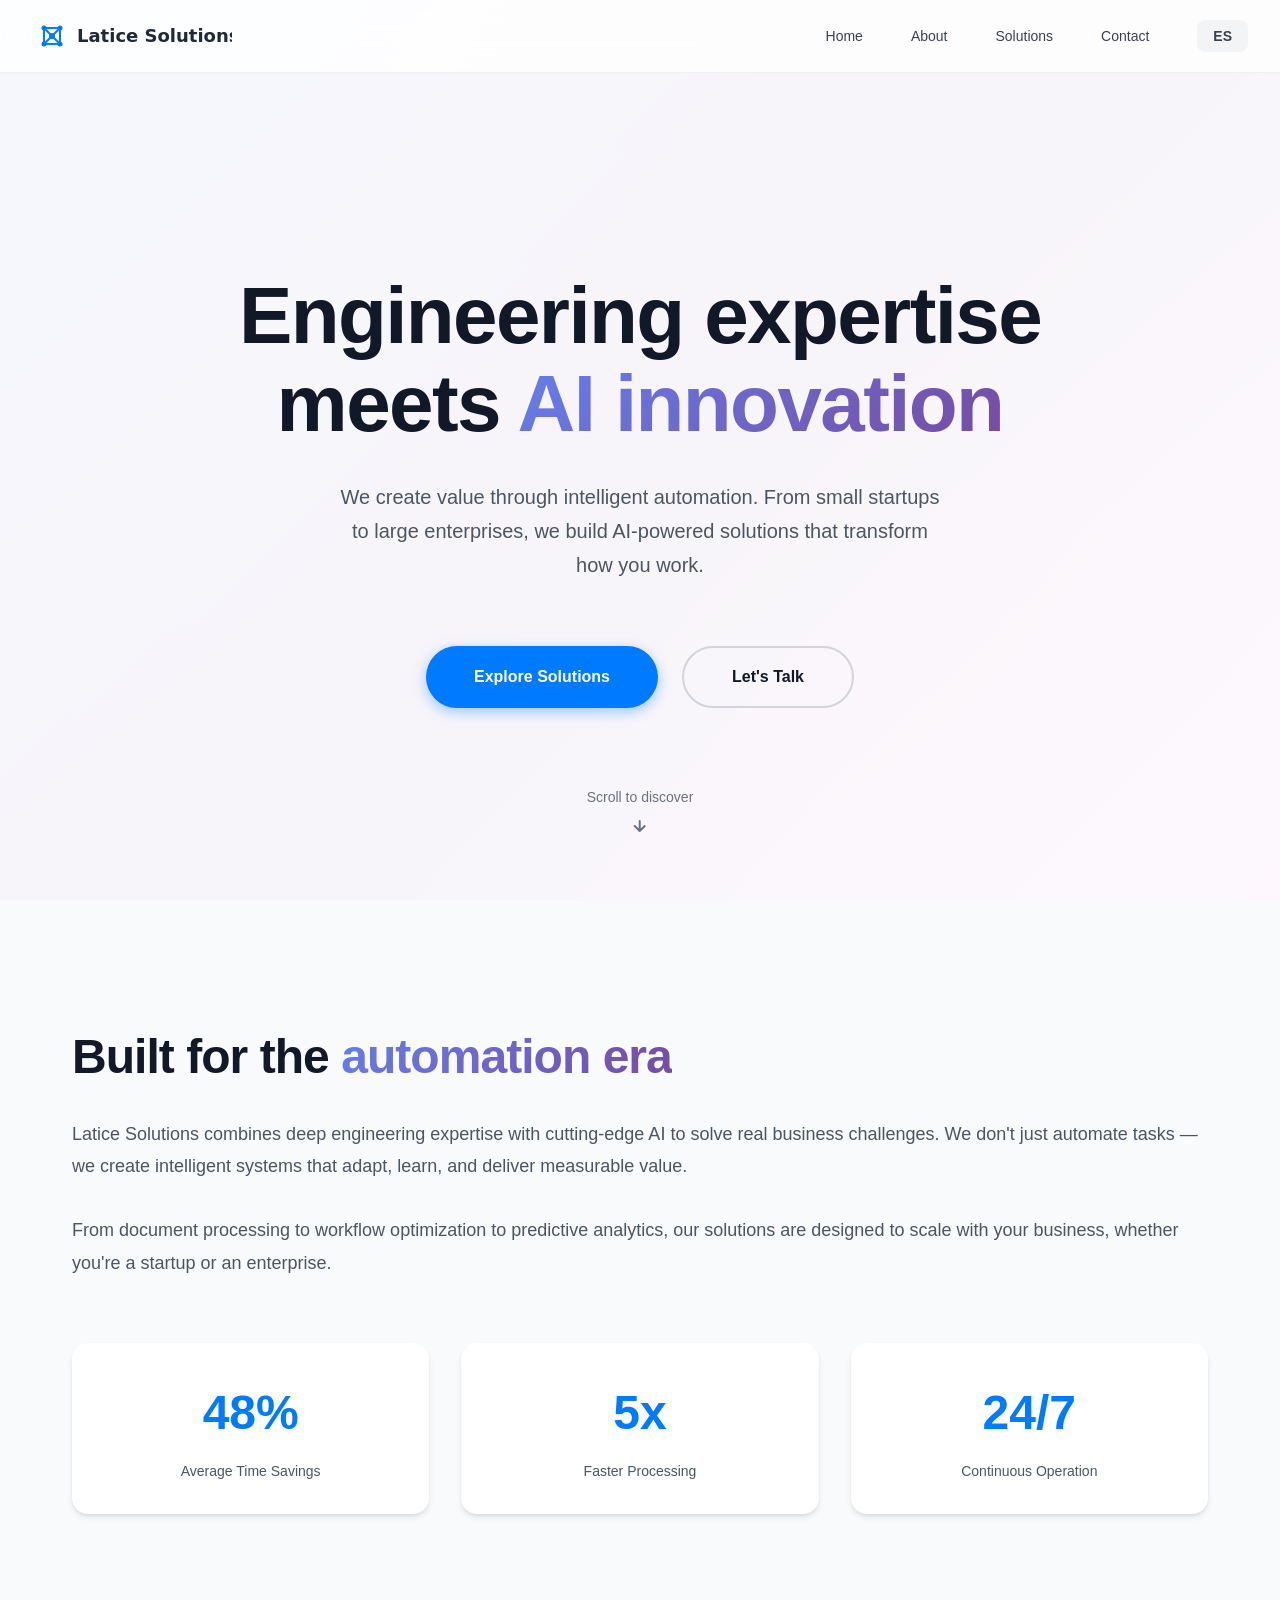
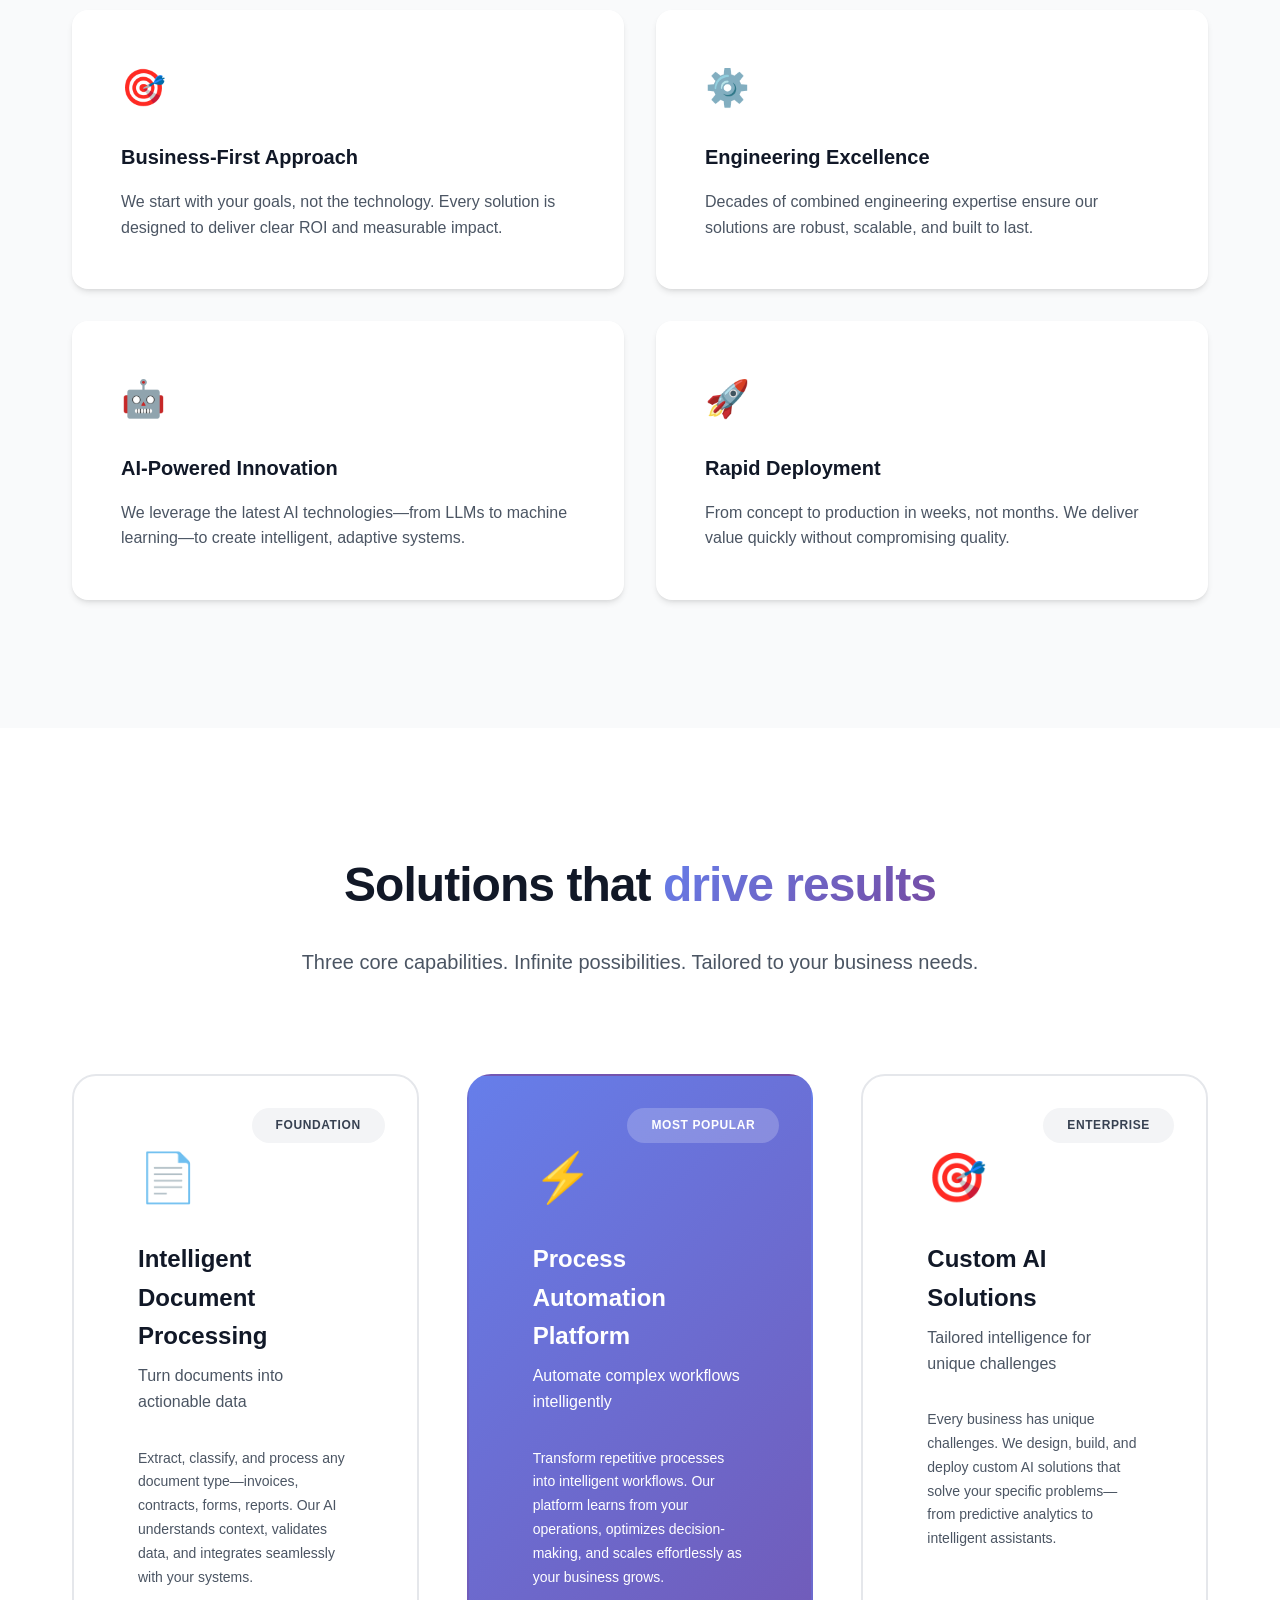
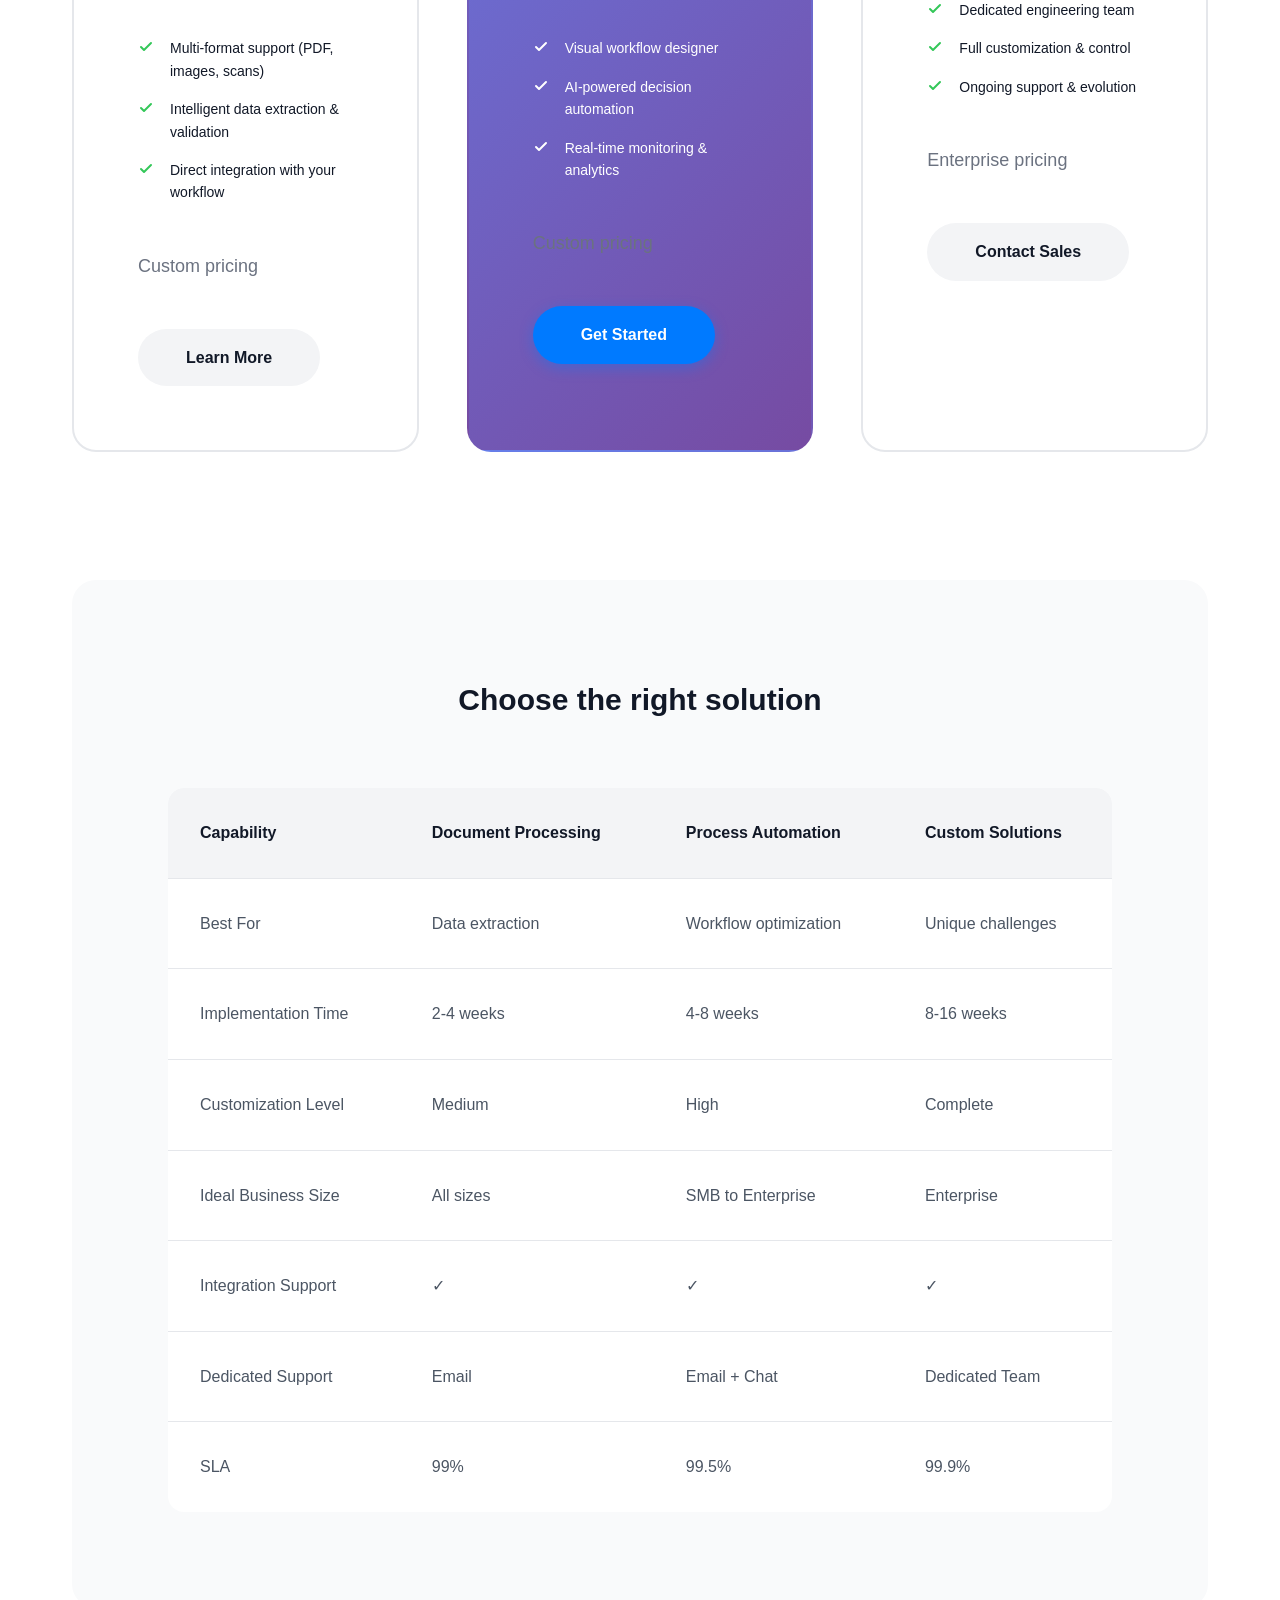
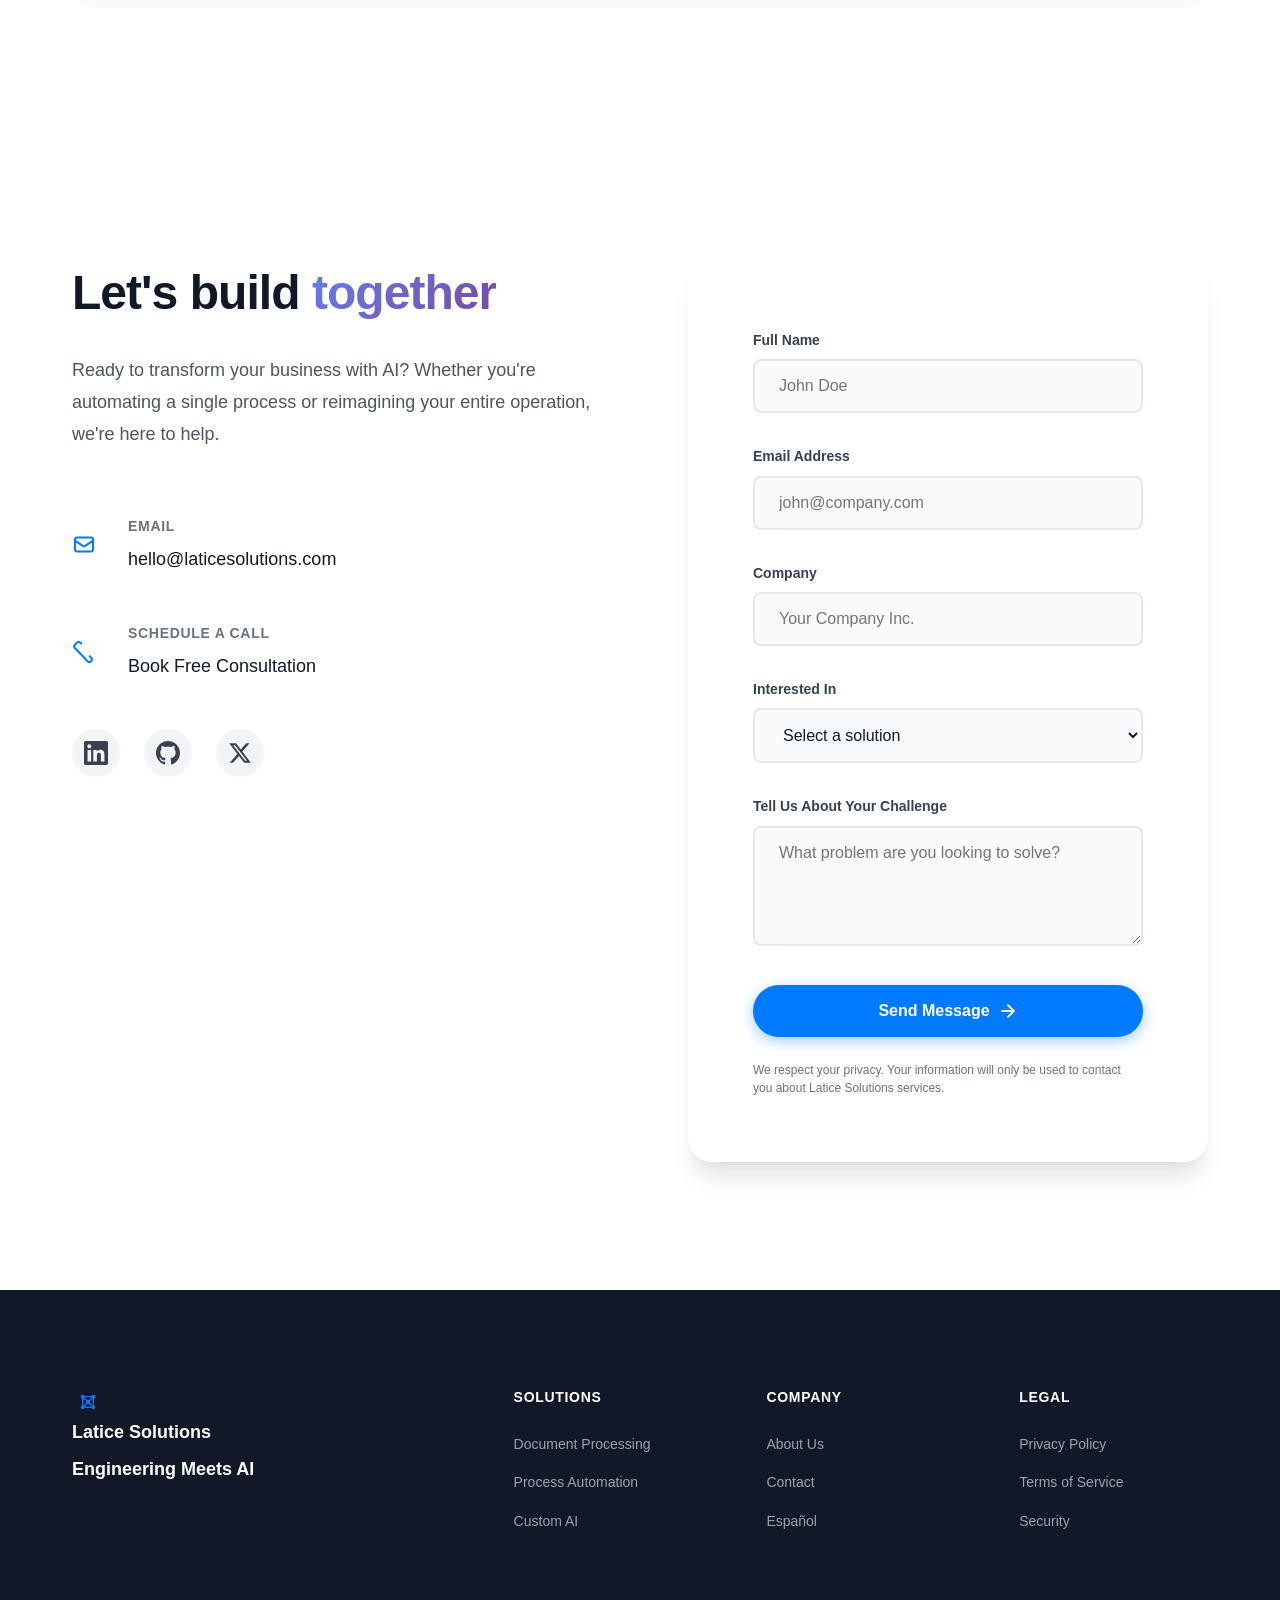
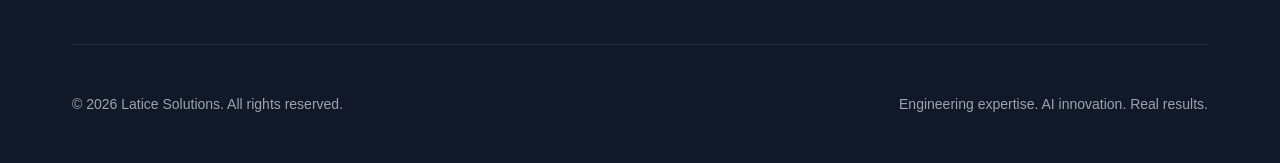
==== commit d3aaba8c: "Updating cal.com API" ====
--- a/index.html
+++ b/index.html
@@ -353,7 +353,7 @@
                             </svg>
                             <div>
                                 <h4>Email</h4>
-                                <a href="mailto:hello@laticesolutions.com">hello@laticesolutions.com</a>
+                                <a href="mailto:laticesolutions@gmail.com">hello@laticesolutions.com</a>
                             </div>
                         </div>
                         
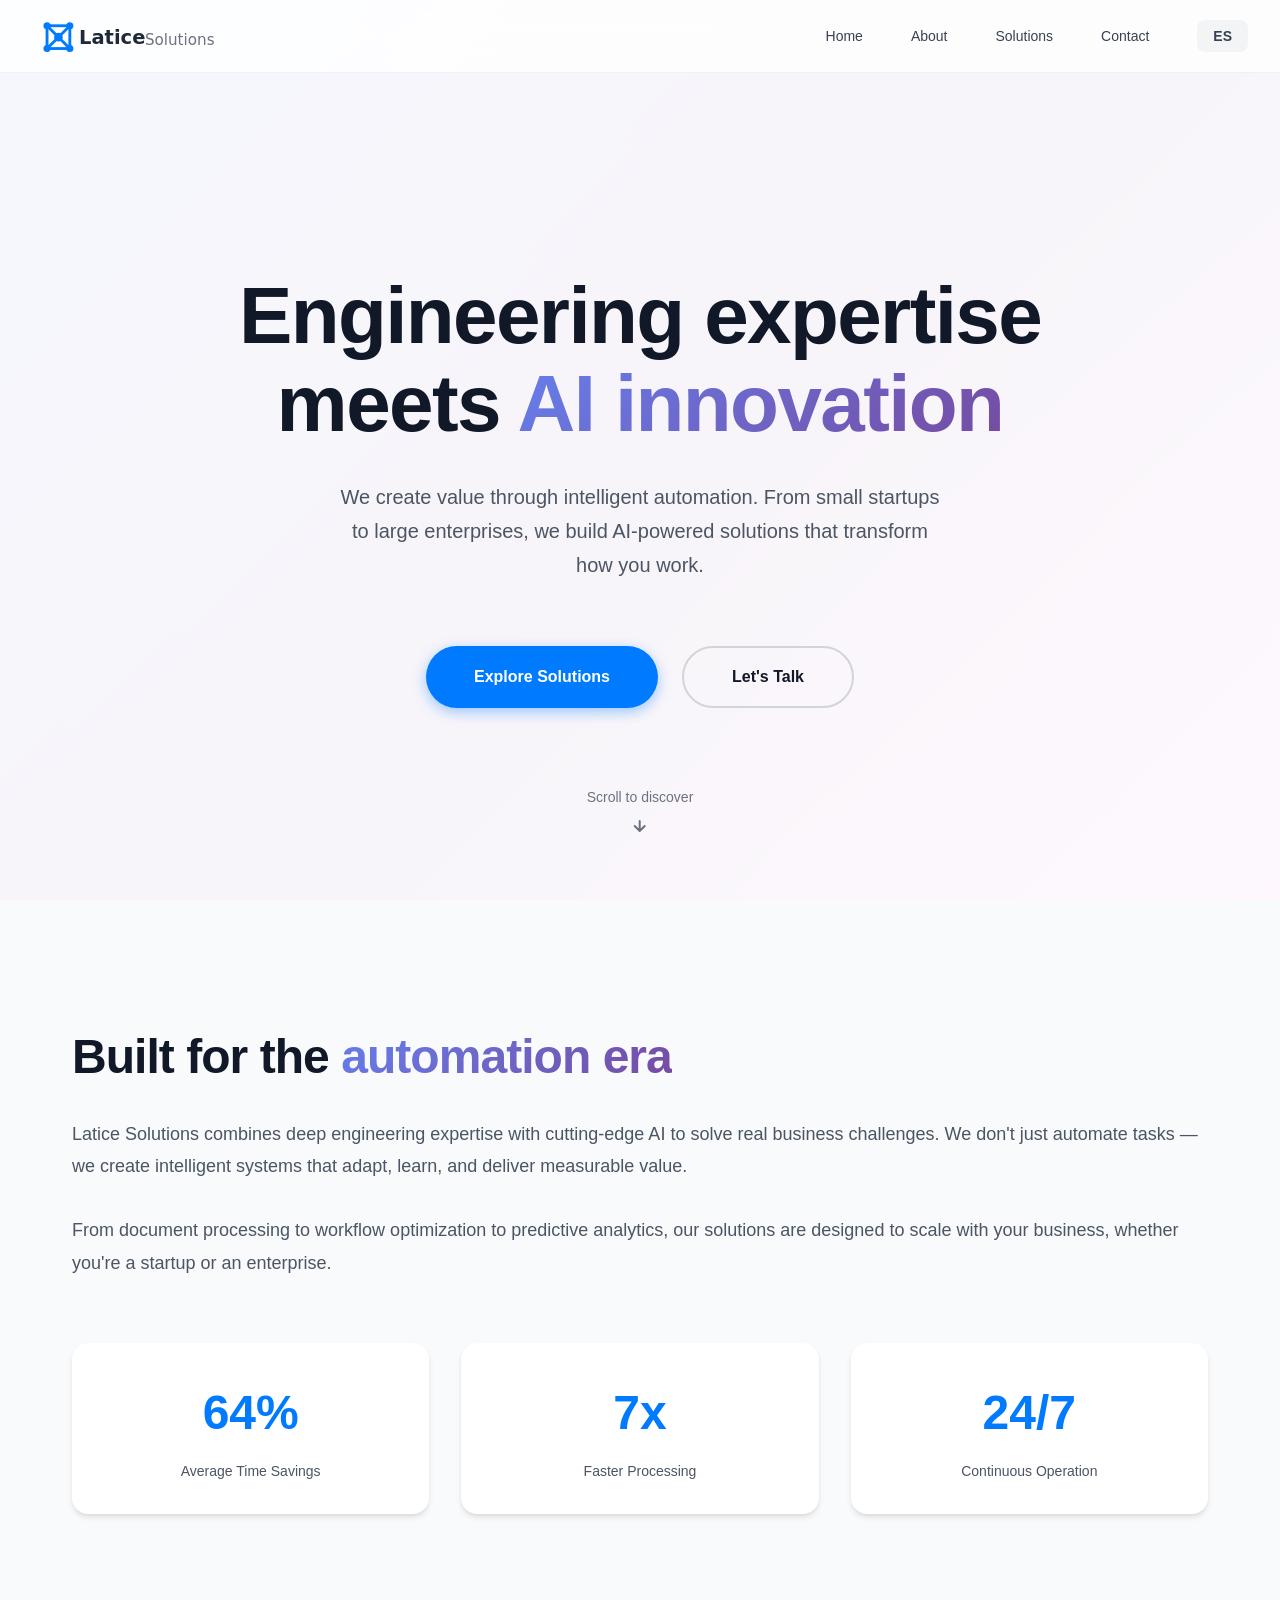
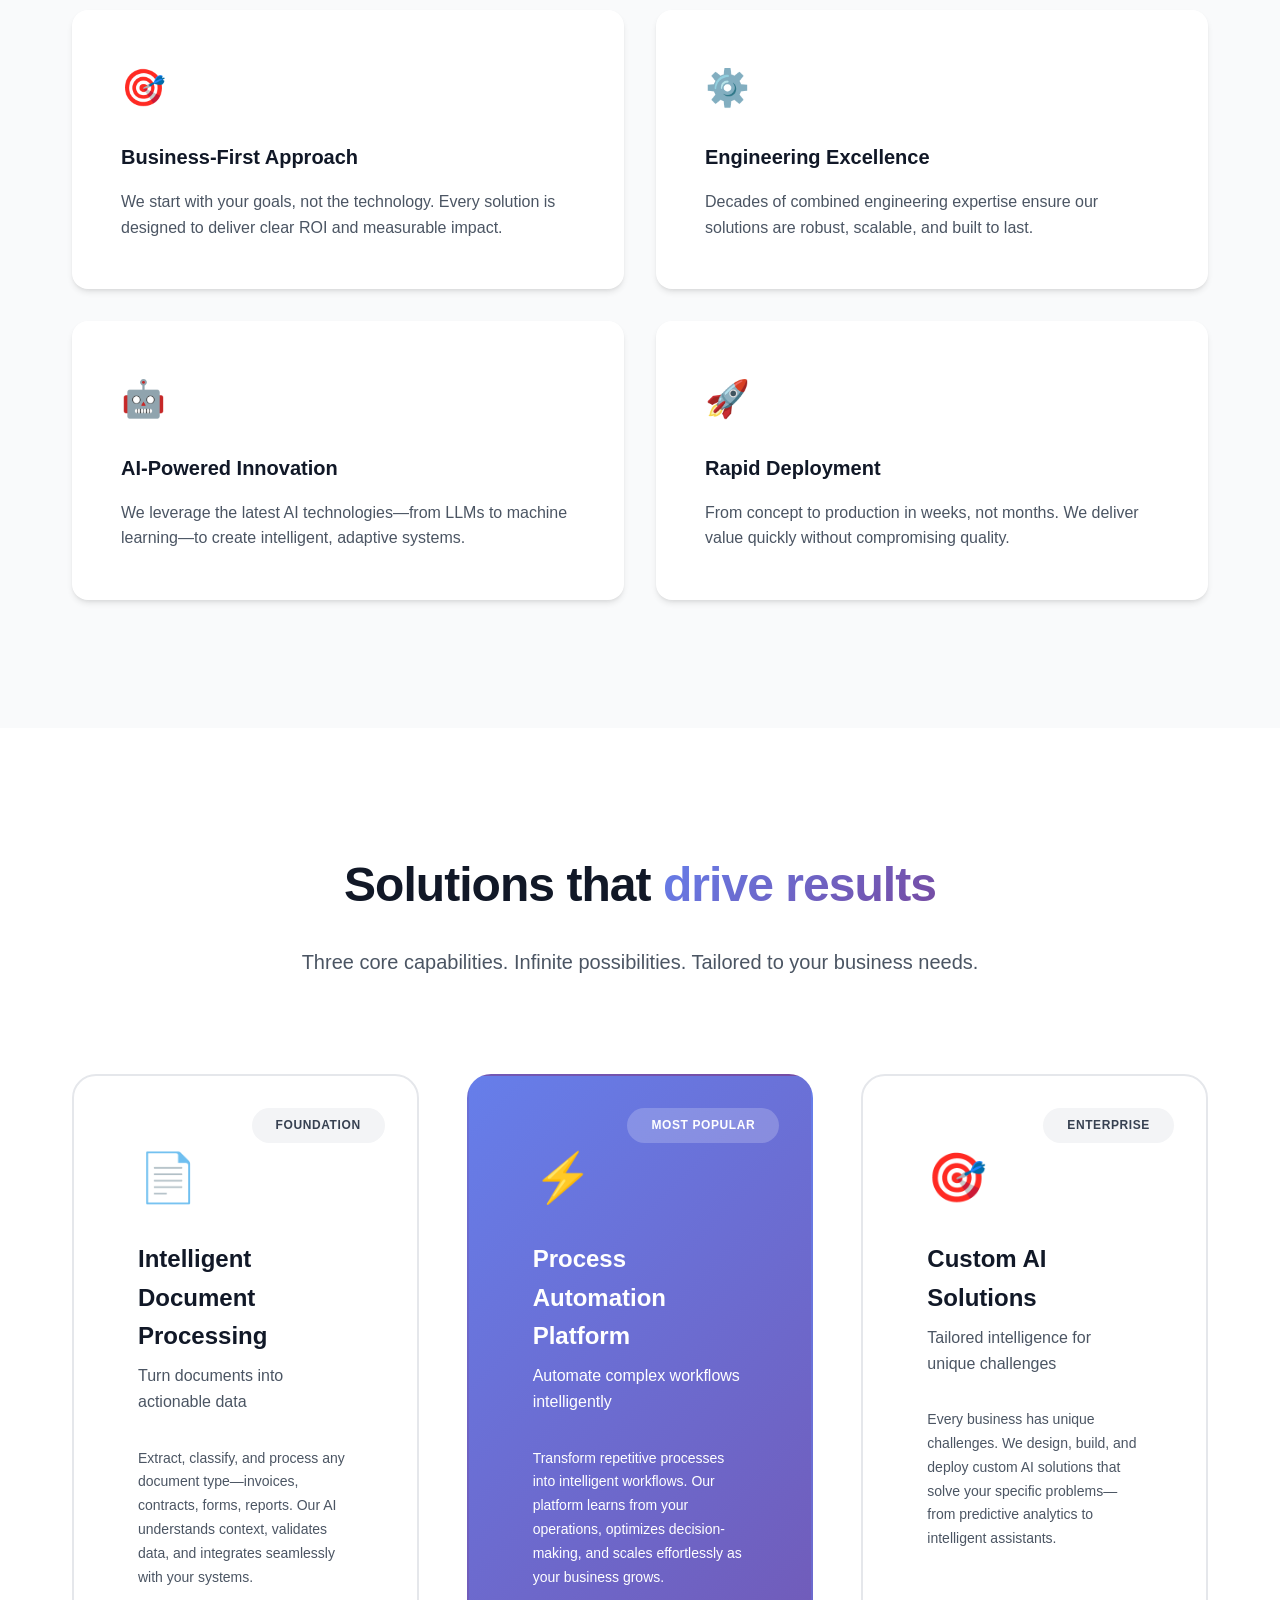
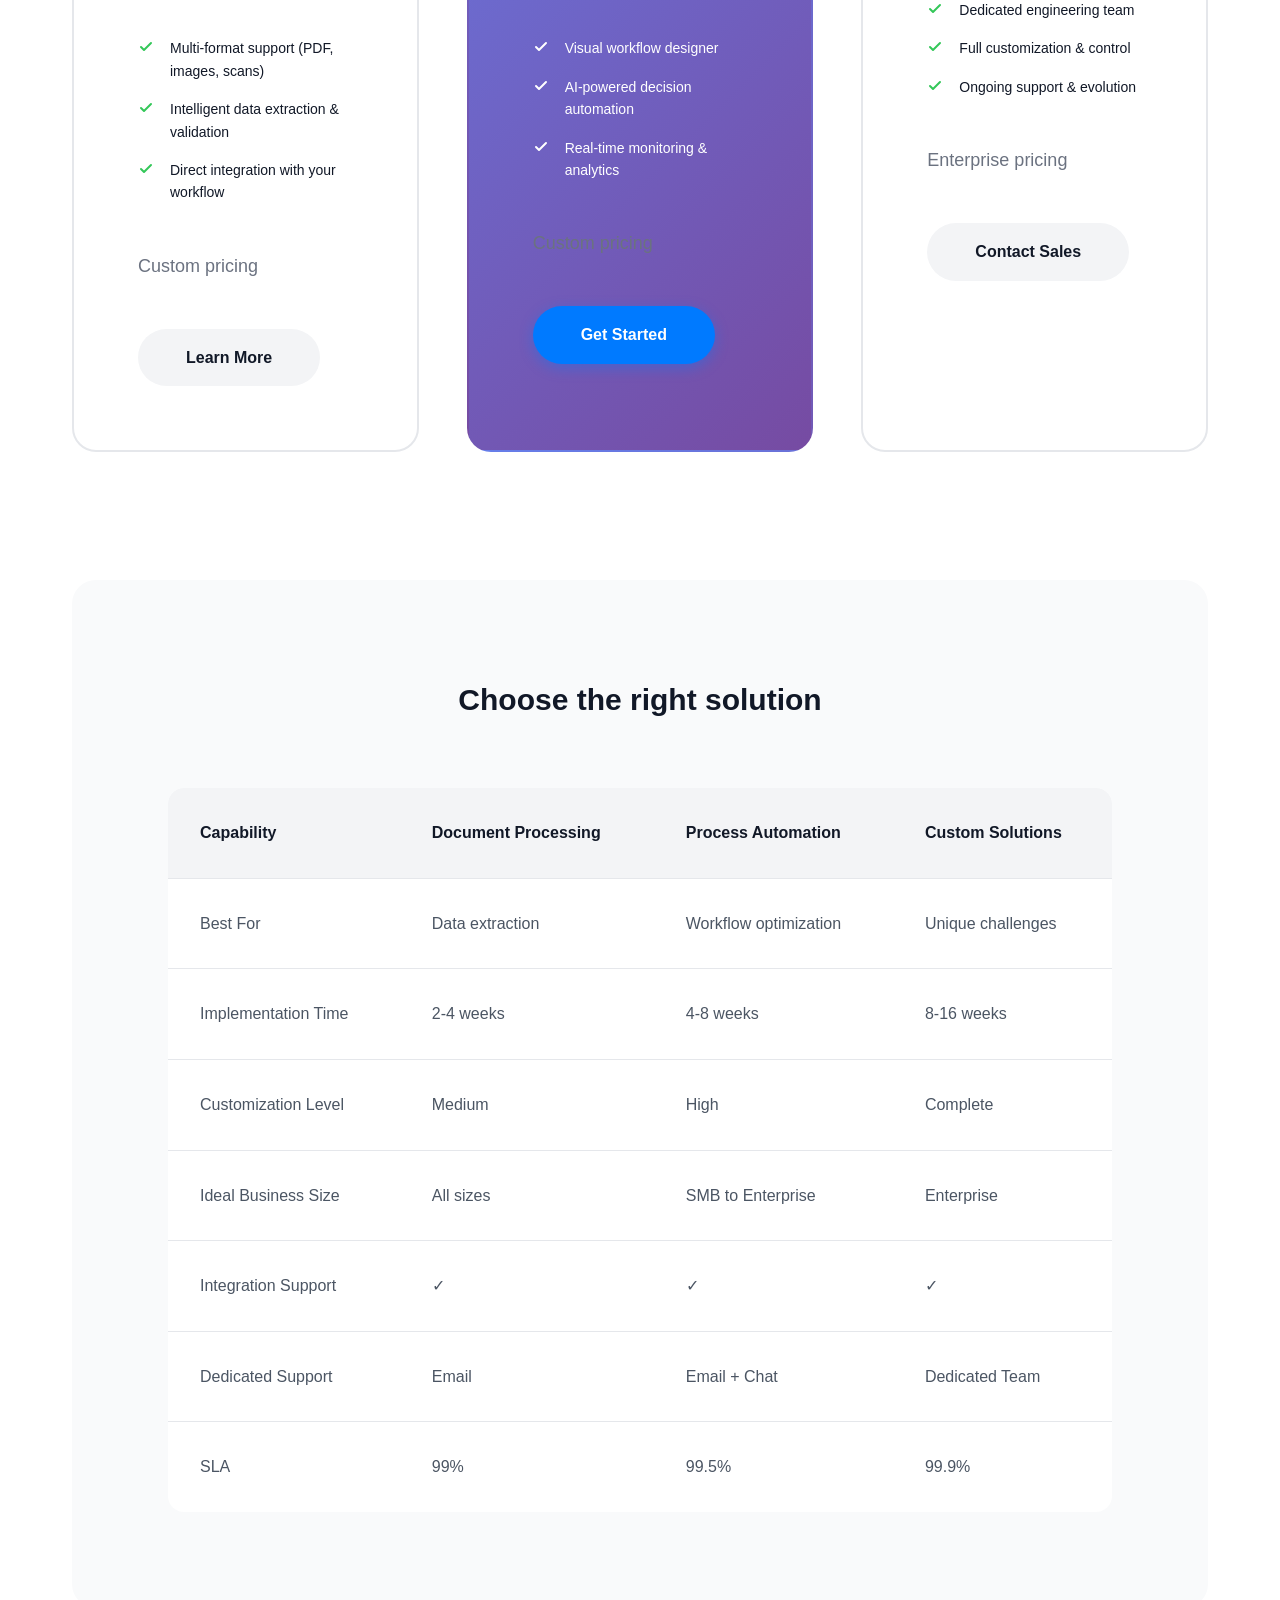
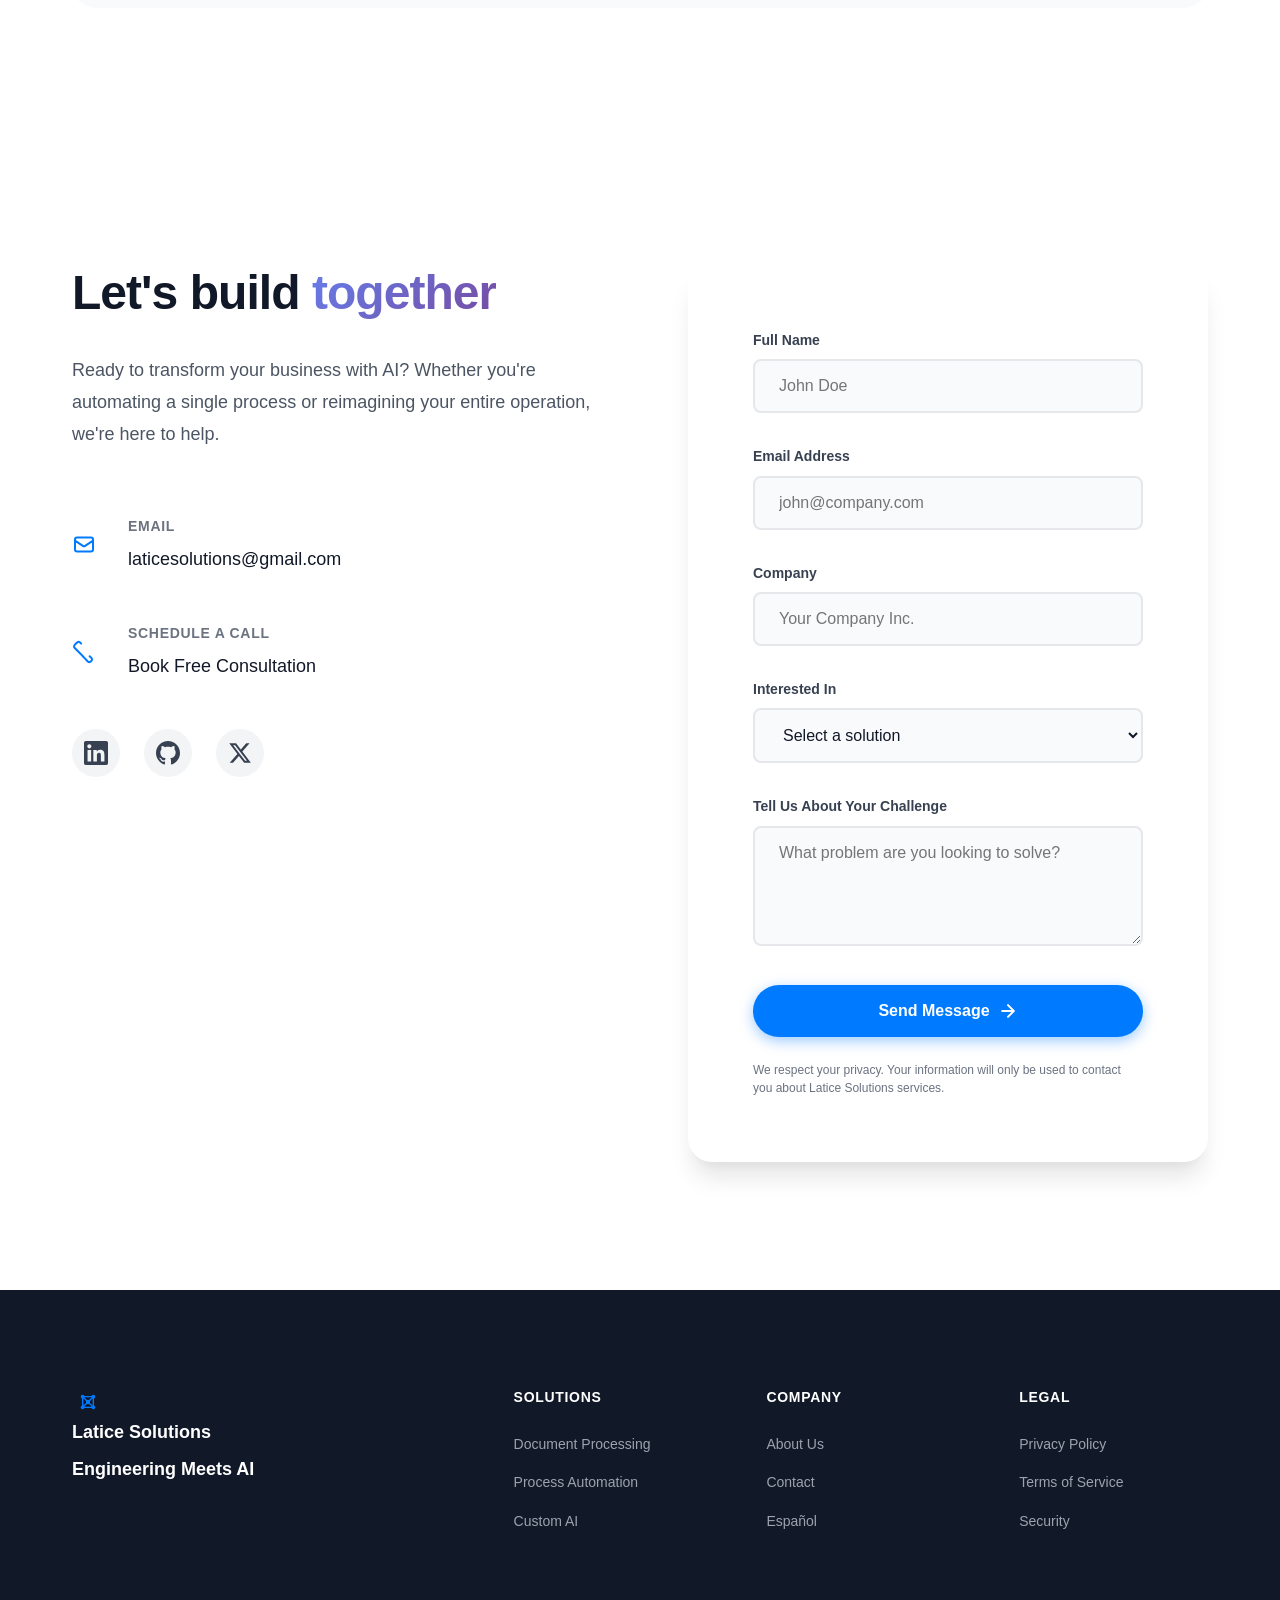
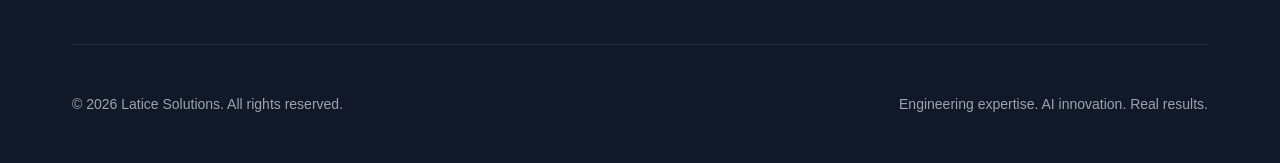
==== commit 45c58dcf: "Updating Email" ====
--- a/index.html
+++ b/index.html
@@ -353,7 +353,7 @@
                             </svg>
                             <div>
                                 <h4>Email</h4>
-                                <a href="mailto:laticesolutions@gmail.com">hello@laticesolutions.com</a>
+                                <a href="mailto:laticesolutions@gmail.com">laticesolutions@gmail.com</a>
                             </div>
                         </div>
                         
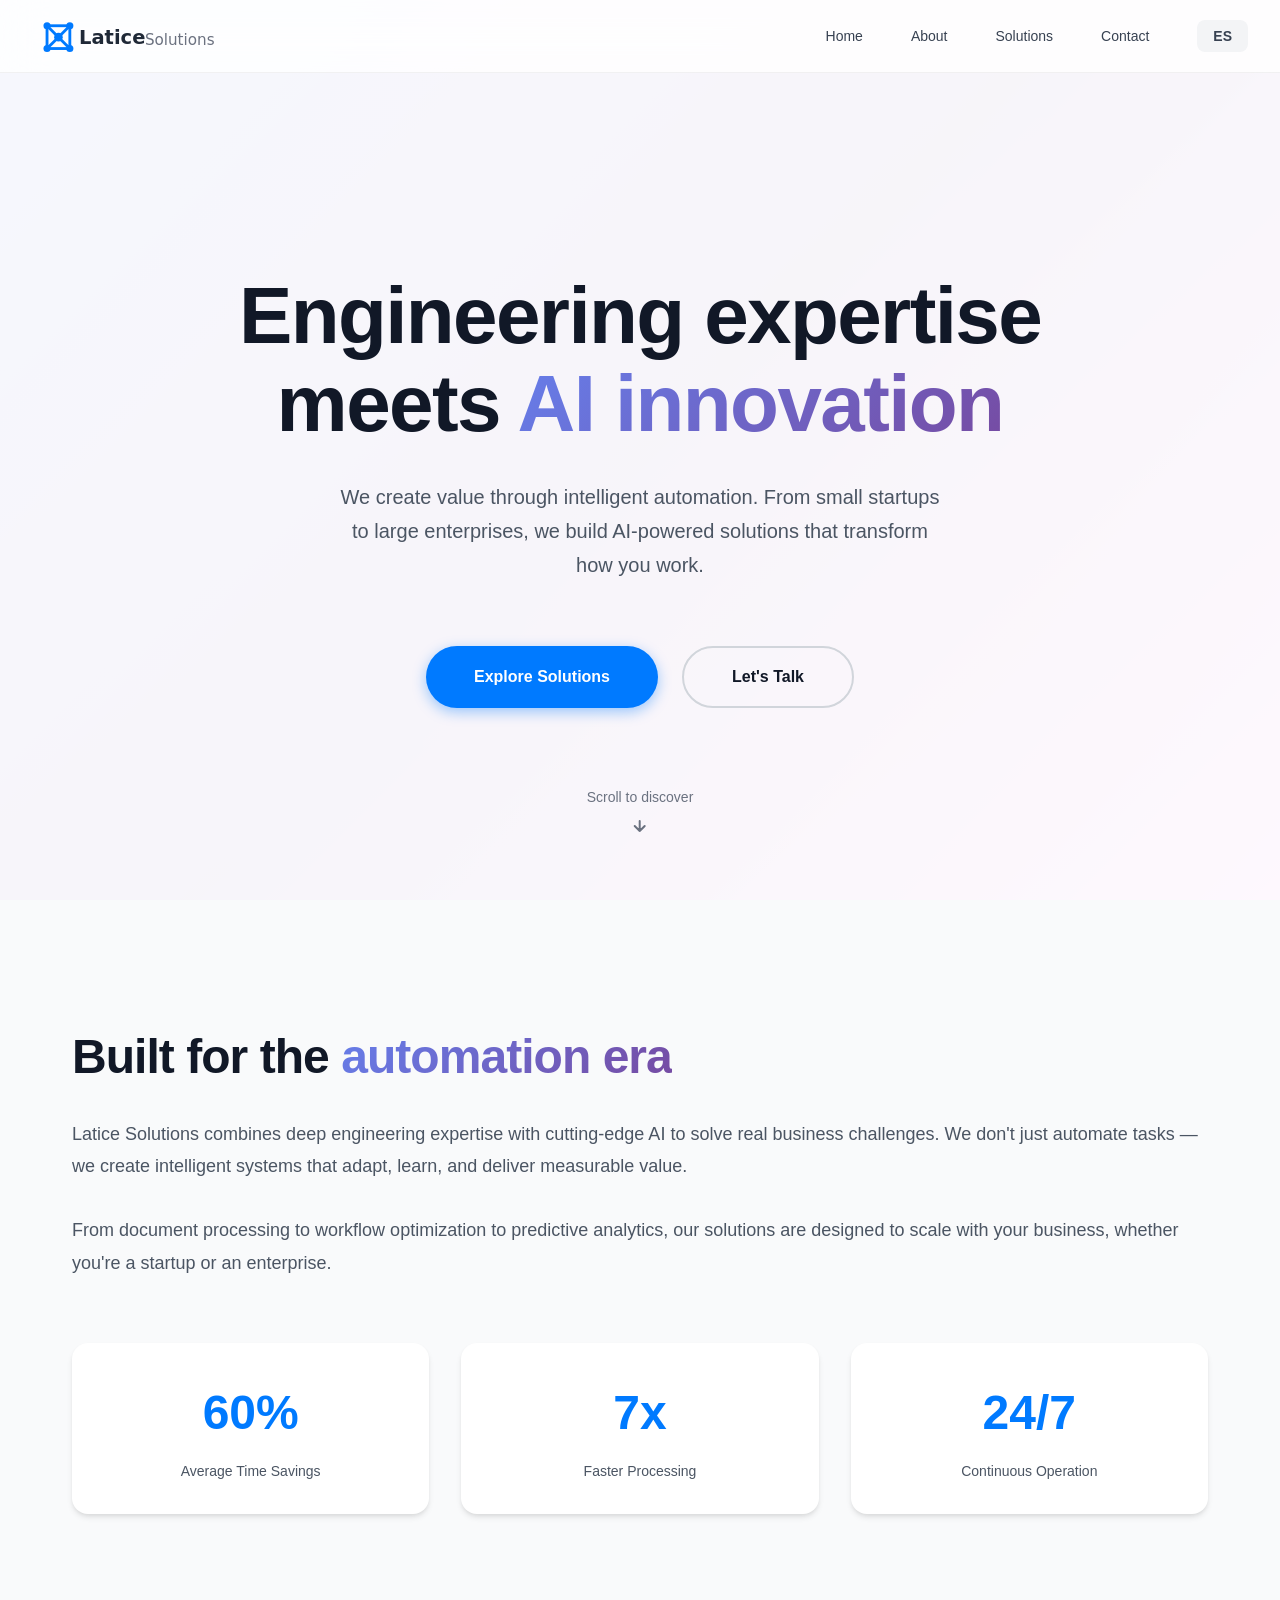
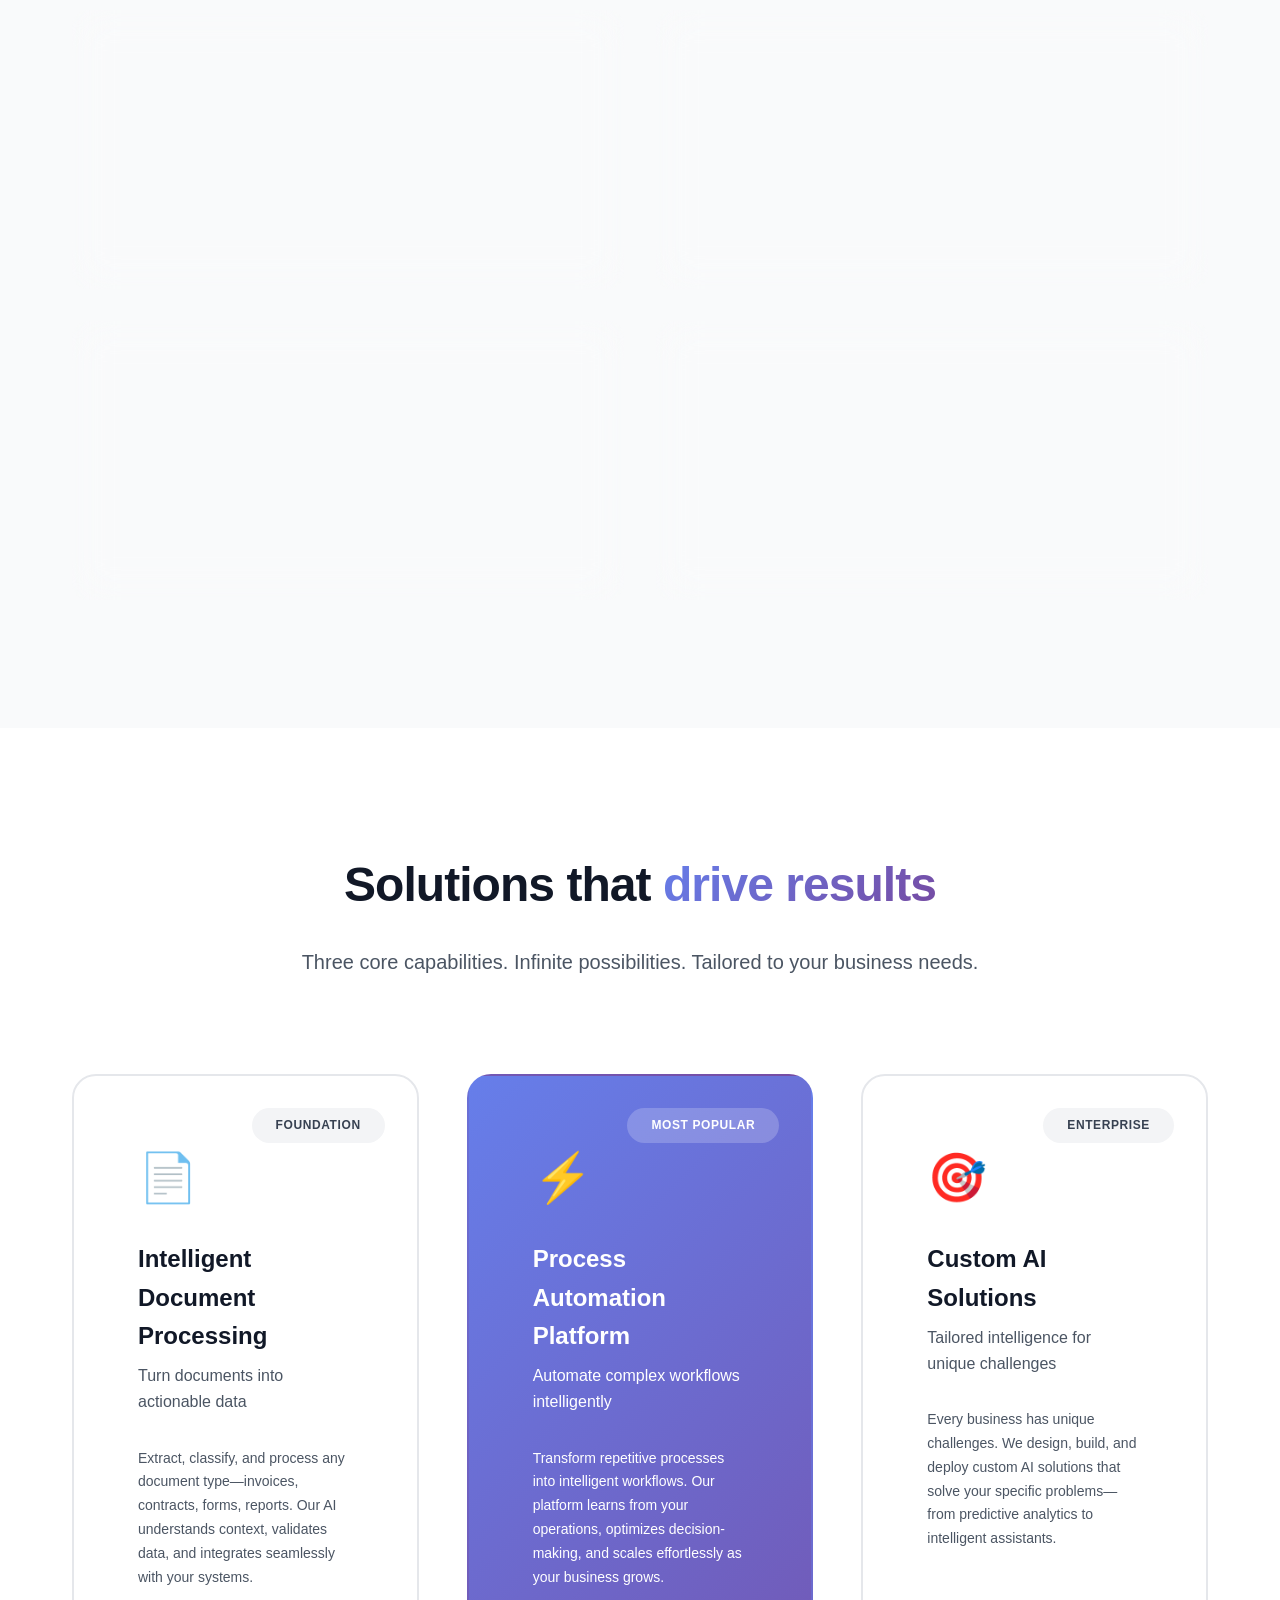
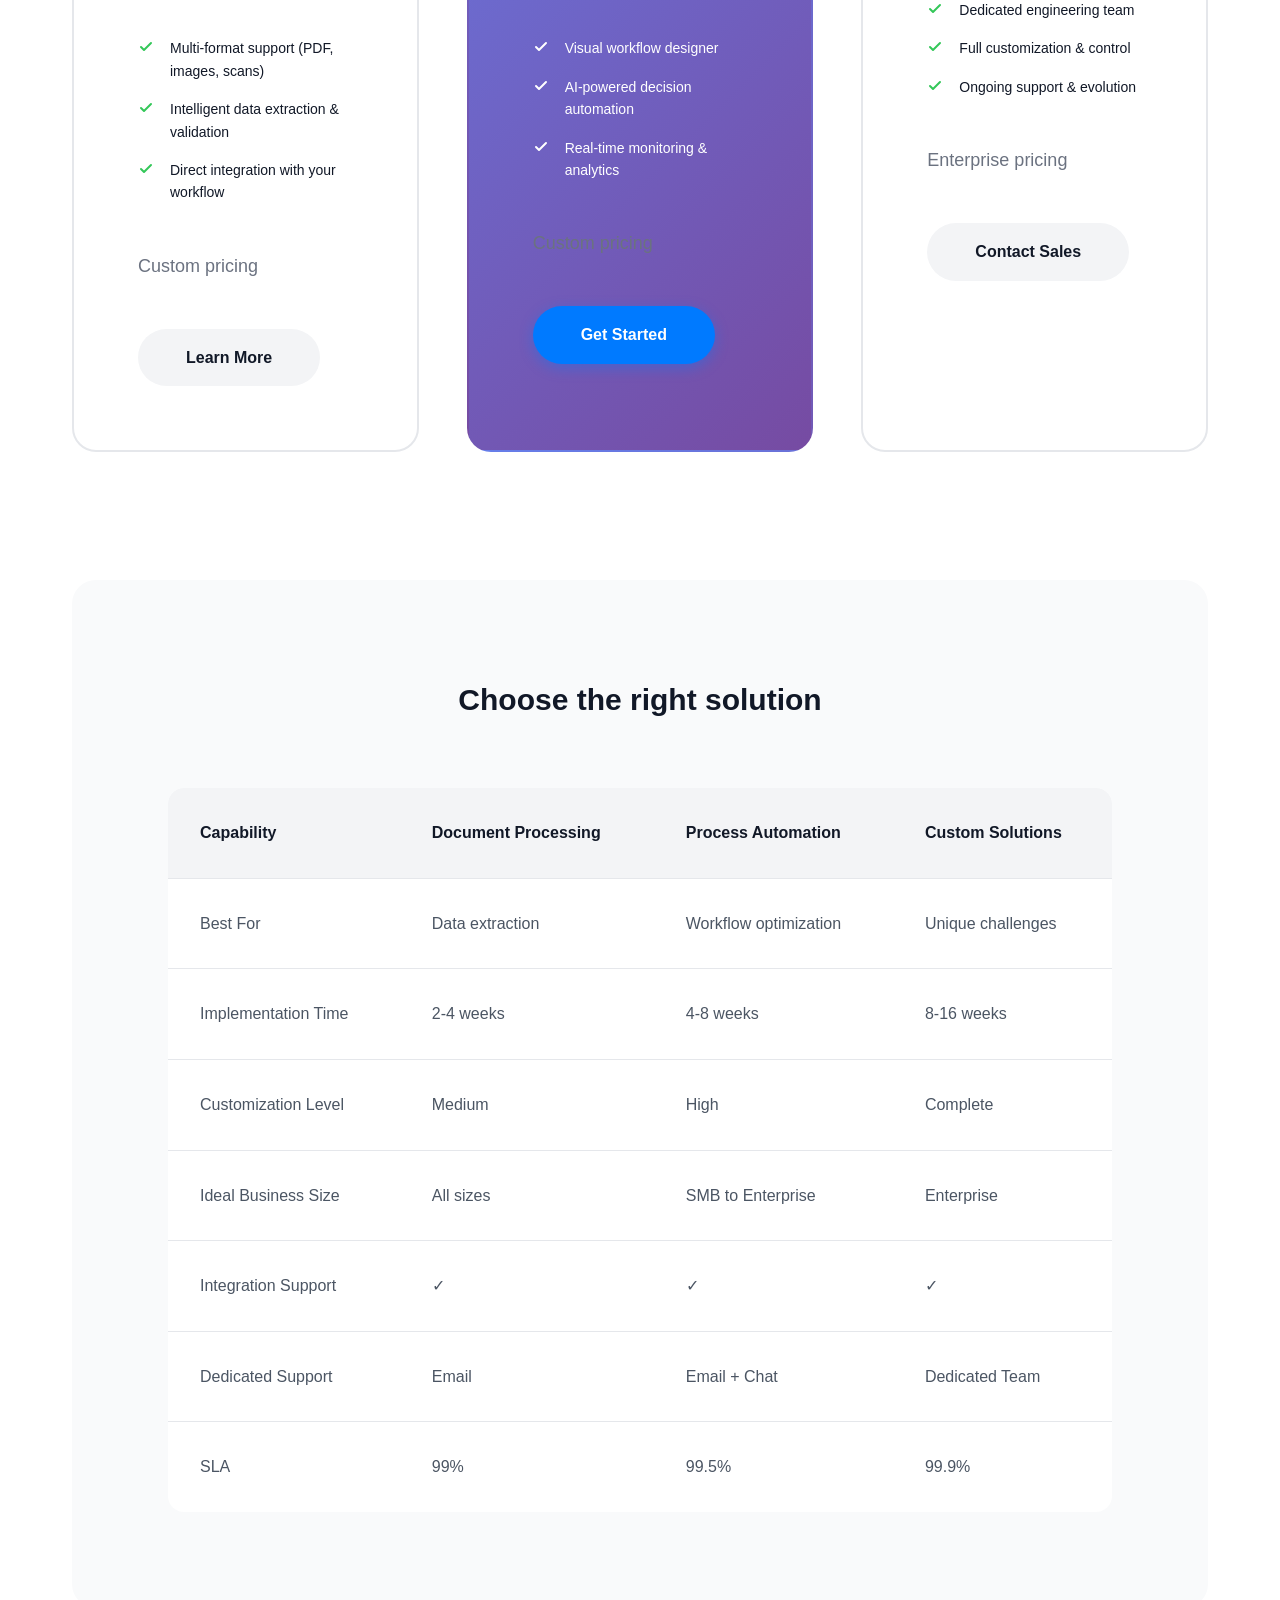
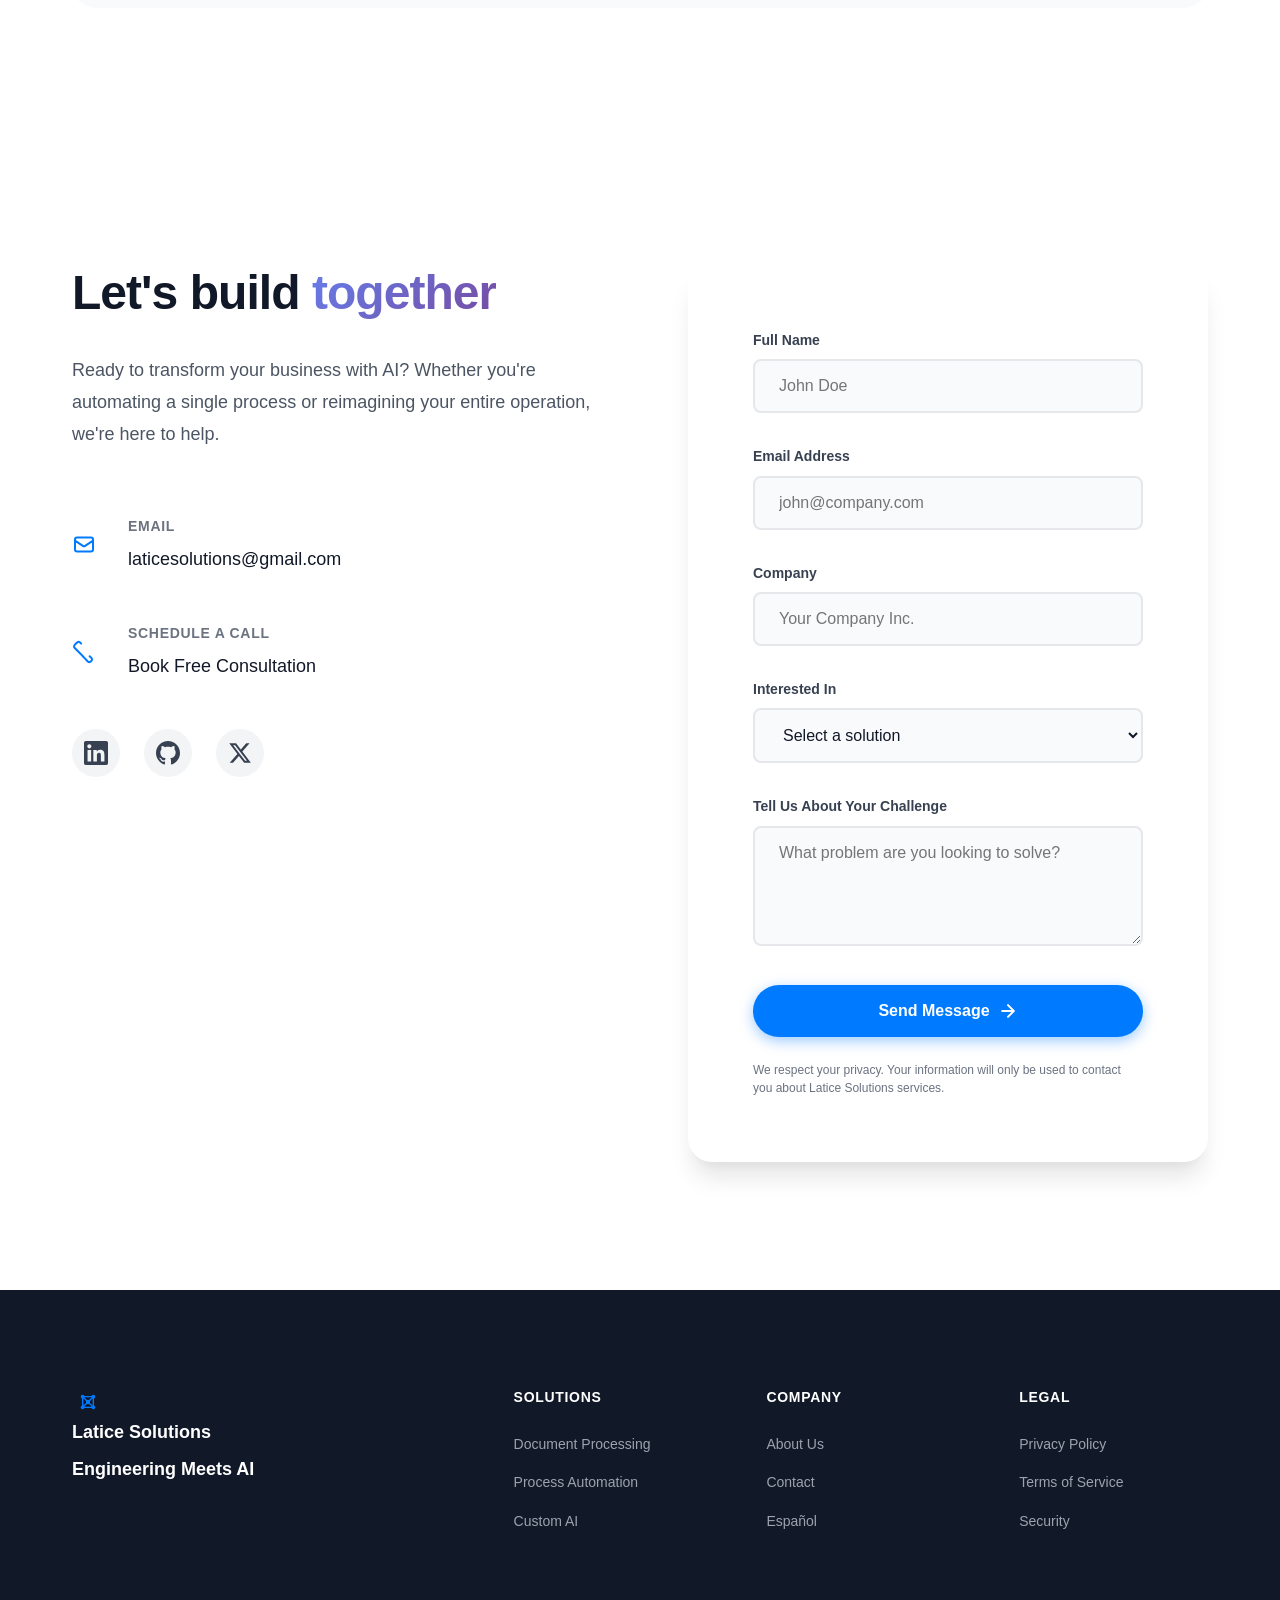
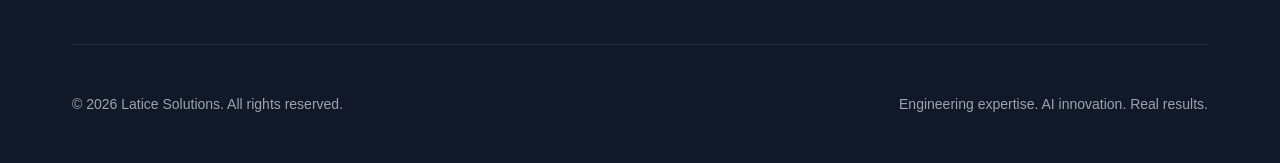
==== commit 2d6d7cf9: "Updating Linkedln" ====
--- a/index.html
+++ b/index.html
@@ -369,7 +369,7 @@
                     </div>
                     
                     <div class="social-links">
-                        <a href="https://linkedin.com/company/laticesolutions" target="_blank" aria-label="LinkedIn" class="social-link">
+                        <a href="https://linkedin.com/in/laticesolutions" target="_blank" aria-label="LinkedIn" class="social-link">
                             <svg width="24" height="24" viewBox="0 0 24 24" fill="currentColor">
                                 <path d="M20.447 20.452h-3.554v-5.569c0-1.328-.027-3.037-1.852-3.037-1.853 0-2.136 1.445-2.136 2.939v5.667H9.351V9h3.414v1.561h.046c.477-.9 1.637-1.85 3.37-1.85 3.601 0 4.267 2.37 4.267 5.455v6.286zM5.337 7.433c-1.144 0-2.063-.926-2.063-2.065 0-1.138.92-2.063 2.063-2.063 1.14 0 2.064.925 2.064 2.063 0 1.139-.925 2.065-2.064 2.065zm1.782 13.019H3.555V9h3.564v11.452zM22.225 0H1.771C.792 0 0 .774 0 1.729v20.542C0 23.227.792 24 1.771 24h20.451C23.2 24 24 23.227 24 22.271V1.729C24 .774 23.2 0 22.222 0h.003z"/>
                             </svg>
